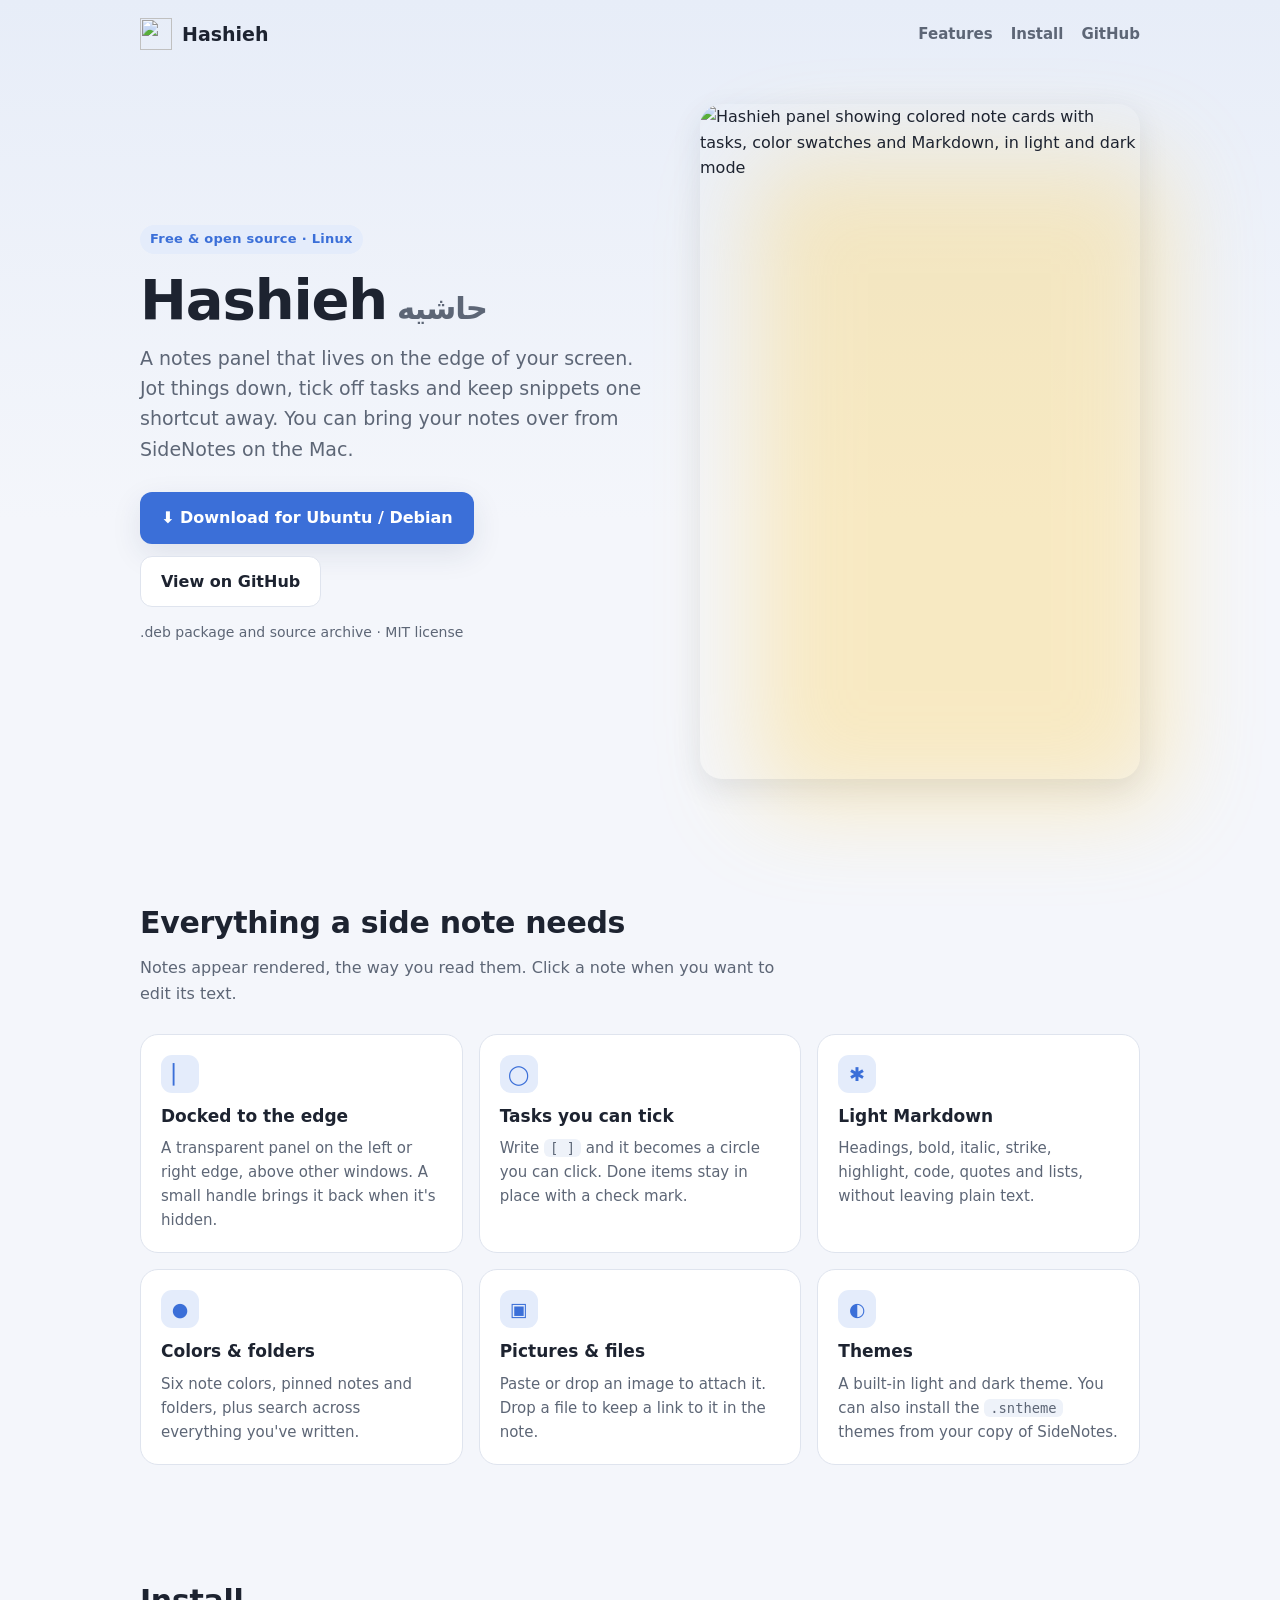
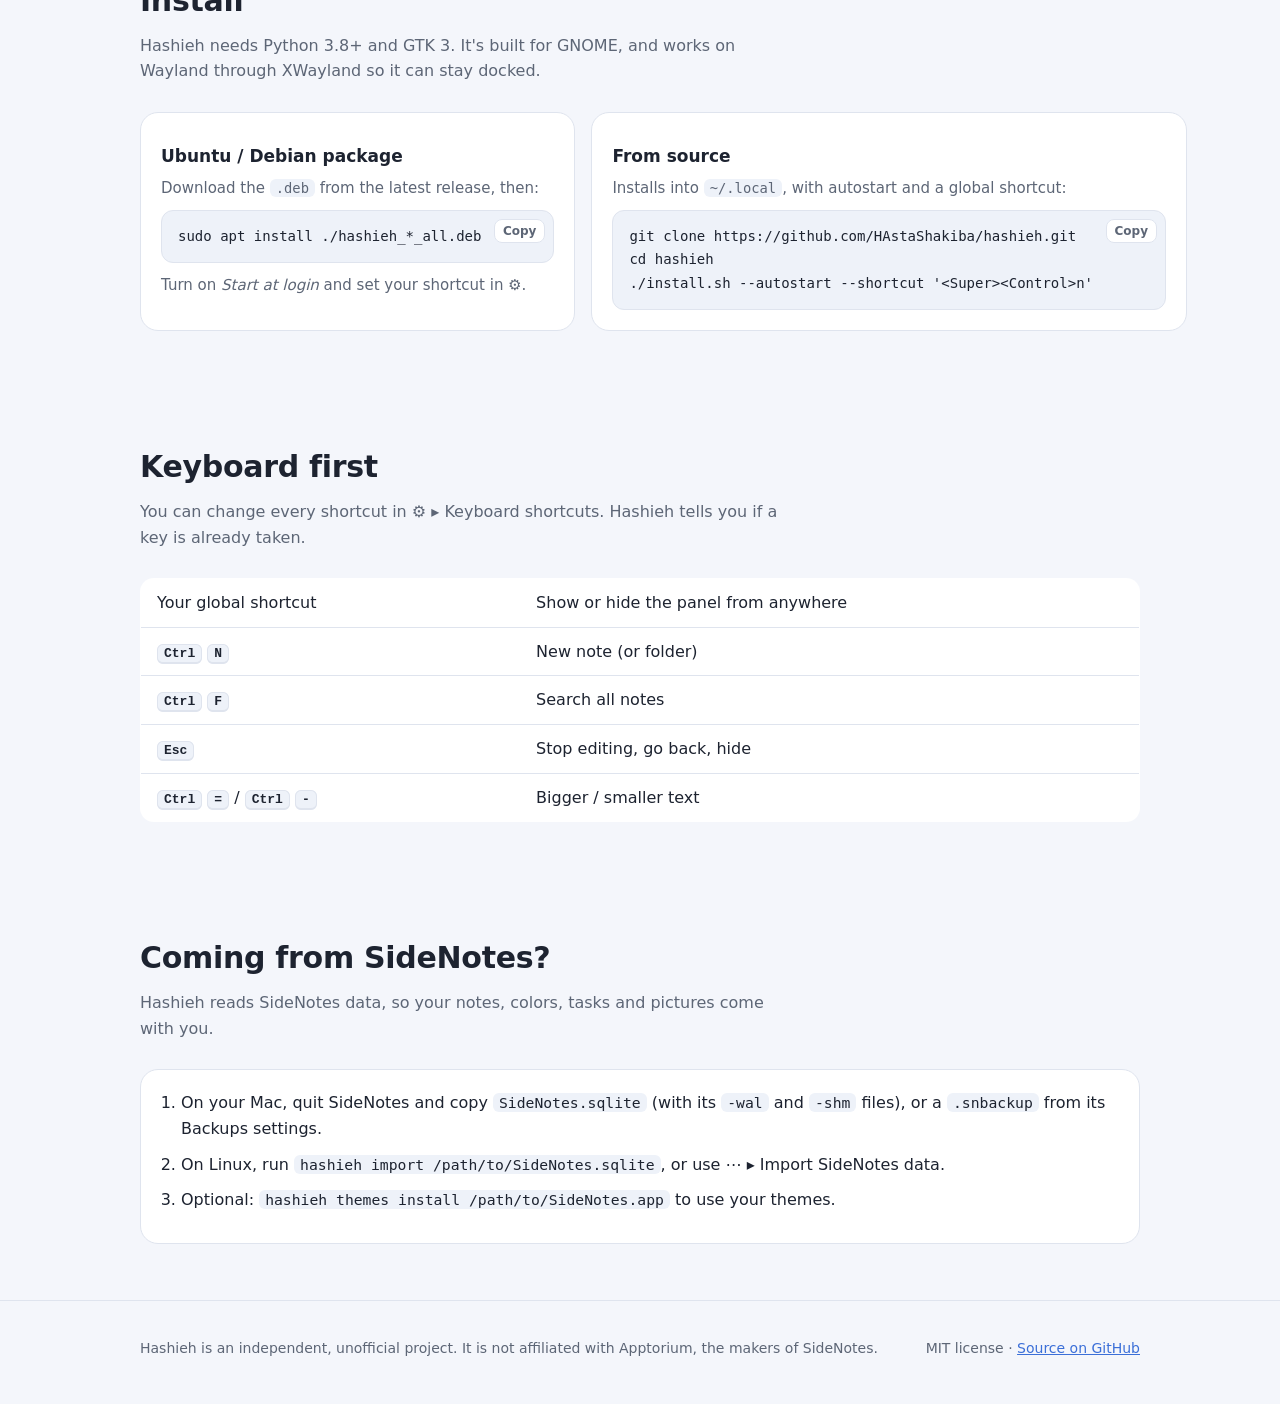
==== site/index.html @ 90326e6d "Add project website on GitHub Pages A single static page (site/) with features, install steps, short" ====
<!doctype html>
<html lang="en">
<head>
  <meta charset="utf-8">
  <meta name="viewport" content="width=device-width, initial-scale=1">
  <title>Hashieh — notes on the edge of your Linux screen</title>
  <meta name="description" content="Hashieh is a notes panel that lives on the edge of your Linux screen. Folders, colored cards, light Markdown, tasks and pictures. Imports SideNotes notes and themes.">
  <meta property="og:title" content="Hashieh — notes on the edge of your Linux screen">
  <meta property="og:description" content="A docked notes panel for Linux that can import your SideNotes notes and themes.">
  <meta property="og:image" content="https://hastashakiba.github.io/hashieh/screenshot.png">
  <link rel="icon" href="icon.svg" type="image/svg+xml">
  <style>
    :root {
      --bg: #f4f6fb;
      --bg-grad: #e7edf8;
      --surface: #ffffff;
      --text: #1d2330;
      --muted: #5d6676;
      --accent: #3b6fd8;
      --accent-ink: #ffffff;
      --accent-soft: #e4ecfb;
      --gold: #ffd25a;
      --border: #dfe4ee;
      --code-bg: #eef2f9;
      --shadow: 0 10px 30px rgba(28, 46, 89, 0.10);
    }
    @media (prefers-color-scheme: dark) {
      :root:not([data-theme="light"]) {
        --bg: #12151b;
        --bg-grad: #182030;
        --surface: #1c212b;
        --text: #e6eaf2;
        --muted: #9aa4b5;
        --accent: #7aa2f7;
        --accent-ink: #0f1422;
        --accent-soft: #233150;
        --border: #2b3240;
        --code-bg: #161b24;
        --shadow: 0 10px 30px rgba(0, 0, 0, 0.35);
      }
    }
    :root[data-theme="dark"] {
      --bg: #12151b;
      --bg-grad: #182030;
      --surface: #1c212b;
      --text: #e6eaf2;
      --muted: #9aa4b5;
      --accent: #7aa2f7;
      --accent-ink: #0f1422;
      --accent-soft: #233150;
      --border: #2b3240;
      --code-bg: #161b24;
      --shadow: 0 10px 30px rgba(0, 0, 0, 0.35);
    }

    * { box-sizing: border-box; }
    html { scroll-behavior: smooth; }
    body {
      margin: 0;
      font: 16px/1.6 system-ui, -apple-system, "Segoe UI", Ubuntu, Cantarell, "Noto Sans", sans-serif;
      color: var(--text);
      background: linear-gradient(180deg, var(--bg-grad), var(--bg) 520px) var(--bg);
    }
    a { color: var(--accent); }
    .wrap { max-width: 1040px; margin: 0 auto; padding: 0 20px; }

    nav { display: flex; align-items: center; justify-content: space-between; padding: 18px 0; }
    .brand { display: flex; align-items: center; gap: 10px; font-weight: 800; font-size: 19px;
             color: var(--text); text-decoration: none; }
    .brand img { width: 32px; height: 32px; }
    .nav-links { display: flex; gap: 18px; align-items: center; }
    .nav-links a { color: var(--muted); text-decoration: none; font-weight: 600; font-size: 15px; }
    .nav-links a:hover { color: var(--text); }

    .hero { display: grid; grid-template-columns: 1.1fr 0.9fr; gap: 48px; align-items: center;
            padding: 36px 0 64px; }
    .eyebrow { display: inline-block; font-size: 13px; font-weight: 700; letter-spacing: .02em;
               color: var(--accent); background: var(--accent-soft); padding: 4px 10px;
               border-radius: 999px; }
    h1 { font-size: clamp(36px, 6vw, 56px); line-height: 1.08; margin: 16px 0 12px; letter-spacing: -0.02em; }
    h1 .fa { font-weight: 700; color: var(--muted); font-size: .55em; margin-inline-start: 10px; }
    .lead { font-size: 19px; color: var(--muted); margin: 0 0 28px; max-width: 34em; }
    .actions { display: flex; flex-wrap: wrap; gap: 12px; }
    .btn { display: inline-flex; align-items: center; gap: 8px; padding: 12px 20px; border-radius: 12px;
           font-weight: 700; text-decoration: none; border: 1px solid transparent; }
    .btn-primary { background: var(--accent); color: var(--accent-ink); box-shadow: var(--shadow); }
    .btn-primary:hover { filter: brightness(1.05); }
    .btn-ghost { background: var(--surface); color: var(--text); border-color: var(--border); }
    .btn-ghost:hover { border-color: var(--accent); }
    .meta { margin-top: 14px; font-size: 14px; color: var(--muted); }

    .shot { justify-self: center; position: relative; }
    .shot img { width: 100%; max-width: 440px; border-radius: 22px; box-shadow: var(--shadow);
                display: block; }
    .shot::before { content: ""; position: absolute; inset: 8% -6% -4% 12%; background: var(--gold);
                    opacity: .35; filter: blur(48px); border-radius: 40px; z-index: -1; }

    section { padding: 56px 0; }
    h2 { font-size: 30px; margin: 0 0 8px; letter-spacing: -0.01em; }
    .section-lead { color: var(--muted); margin: 0 0 28px; max-width: 40em; }

    .grid { display: grid; grid-template-columns: repeat(3, 1fr); gap: 16px; }
    .card { background: var(--surface); border: 1px solid var(--border); border-radius: 18px;
            padding: 20px; }
    .card h3 { margin: 10px 0 6px; font-size: 17px; }
    .card p { margin: 0; color: var(--muted); font-size: 15px; }
    .icon { width: 38px; height: 38px; border-radius: 11px; display: grid; place-items: center;
            background: var(--accent-soft); color: var(--accent); font-size: 19px; }

    .steps { display: grid; grid-template-columns: repeat(2, 1fr); gap: 16px; }
    pre { margin: 10px 0 0; background: var(--code-bg); border: 1px solid var(--border); border-radius: 12px;
          padding: 14px 72px 14px 16px; overflow-x: auto; font-size: 14px; position: relative; }
    code { font-family: ui-monospace, "Ubuntu Mono", "DejaVu Sans Mono", monospace; }
    p code, td code, li code { background: var(--code-bg); padding: 1px 6px; border-radius: 6px; font-size: .92em; }
    .copy { position: absolute; top: 8px; right: 8px; border: 1px solid var(--border); background: var(--surface);
            color: var(--muted); border-radius: 8px; font: 600 12px system-ui, sans-serif; padding: 4px 8px;
            cursor: pointer; }
    .copy:hover { color: var(--text); }

    table { width: 100%; border-collapse: collapse; background: var(--surface); border: 1px solid var(--border);
            border-radius: 14px; overflow: hidden; }
    td { padding: 11px 16px; border-top: 1px solid var(--border); }
    tr:first-child td { border-top: none; }
    td:first-child { width: 38%; white-space: nowrap; }
    kbd { font: 600 13px ui-monospace, monospace; background: var(--code-bg); border: 1px solid var(--border);
          border-bottom-width: 2px; border-radius: 6px; padding: 1px 6px; }

    ol.flow { padding-left: 20px; margin: 0; }
    ol.flow li { margin: 0 0 10px; }

    footer { padding: 36px 0 48px; color: var(--muted); font-size: 14px; border-top: 1px solid var(--border); }
    footer .wrap { display: flex; flex-wrap: wrap; justify-content: space-between; gap: 12px; }

    @media (max-width: 860px) {
      .hero { grid-template-columns: 1fr; gap: 32px; padding-top: 16px; }
      .grid { grid-template-columns: 1fr 1fr; }
      .steps { grid-template-columns: 1fr; }
    }
    @media (max-width: 560px) {
      .grid { grid-template-columns: 1fr; }
      .nav-links a.hide-sm { display: none; }
      td:first-child { white-space: normal; }
    }
  </style>
</head>
<body>
  <div class="wrap">
    <nav>
      <a class="brand" href="./"><img src="icon.svg" alt="">Hashieh</a>
      <div class="nav-links">
        <a class="hide-sm" href="#features">Features</a>
        <a class="hide-sm" href="#install">Install</a>
        <a href="https://github.com/HAstaShakiba/hashieh">GitHub</a>
      </div>
    </nav>

    <header class="hero">
      <div>
        <span class="eyebrow">Free &amp; open source · Linux</span>
        <h1>Hashieh<span class="fa" lang="fa">حاشیه</span></h1>
        <p class="lead">A notes panel that lives on the edge of your screen. Jot things down, tick off
          tasks and keep snippets one shortcut away. You can bring your notes over from SideNotes on the Mac.</p>
        <div class="actions">
          <a class="btn btn-primary" id="download" href="https://github.com/HAstaShakiba/hashieh/releases/latest">
            ⬇ Download for Ubuntu / Debian</a>
          <a class="btn btn-ghost" href="https://github.com/HAstaShakiba/hashieh">View on GitHub</a>
        </div>
        <p class="meta" id="release-meta">.deb package and source archive · MIT license</p>
      </div>
      <div class="shot">
        <img src="screenshot.png" width="570" height="675"
             alt="Hashieh panel showing colored note cards with tasks, color swatches and Markdown, in light and dark mode">
      </div>
    </header>
  </div>

  <section id="features">
    <div class="wrap">
      <h2>Everything a side note needs</h2>
      <p class="section-lead">Notes appear rendered, the way you read them. Click a note when you want to
        edit its text.</p>
      <div class="grid">
        <div class="card"><div class="icon">▏</div><h3>Docked to the edge</h3>
          <p>A transparent panel on the left or right edge, above other windows. A small handle brings it
            back when it's hidden.</p></div>
        <div class="card"><div class="icon">◯</div><h3>Tasks you can tick</h3>
          <p>Write <code>[ ]</code> and it becomes a circle you can click. Done items stay in place
            with a check mark.</p></div>
        <div class="card"><div class="icon">✱</div><h3>Light Markdown</h3>
          <p>Headings, bold, italic, strike, highlight, code, quotes and lists, without leaving
            plain text.</p></div>
        <div class="card"><div class="icon">●</div><h3>Colors &amp; folders</h3>
          <p>Six note colors, pinned notes and folders, plus search across everything you've written.</p></div>
        <div class="card"><div class="icon">▣</div><h3>Pictures &amp; files</h3>
          <p>Paste or drop an image to attach it. Drop a file to keep a link to it in the note.</p></div>
        <div class="card"><div class="icon">◐</div><h3>Themes</h3>
          <p>A built-in light and dark theme. You can also install the <code>.sntheme</code> themes from
            your copy of SideNotes.</p></div>
      </div>
    </div>
  </section>

  <section id="install">
    <div class="wrap">
      <h2>Install</h2>
      <p class="section-lead">Hashieh needs Python 3.8+ and GTK 3. It's built for GNOME, and works on Wayland
        through XWayland so it can stay docked.</p>
      <div class="steps">
        <div class="card">
          <h3>Ubuntu / Debian package</h3>
          <p>Download the <code>.deb</code> from the latest release, then:</p>
          <pre><code>sudo apt install ./hashieh_*_all.deb</code></pre>
          <p style="margin-top:10px">Turn on <em>Start at login</em> and set your shortcut in ⚙.</p>
        </div>
        <div class="card">
          <h3>From source</h3>
          <p>Installs into <code>~/.local</code>, with autostart and a global shortcut:</p>
          <pre><code>git clone https://github.com/HAstaShakiba/hashieh.git
cd hashieh
./install.sh --autostart --shortcut '&lt;Super&gt;&lt;Control&gt;n'</code></pre>
        </div>
      </div>
    </div>
  </section>

  <section id="shortcuts">
    <div class="wrap">
      <h2>Keyboard first</h2>
      <p class="section-lead">You can change every shortcut in ⚙ ▸ Keyboard shortcuts. Hashieh tells you if a
        key is already taken.</p>
      <table>
        <tr><td>Your global shortcut</td><td>Show or hide the panel from anywhere</td></tr>
        <tr><td><kbd>Ctrl</kbd> <kbd>N</kbd></td><td>New note (or folder)</td></tr>
        <tr><td><kbd>Ctrl</kbd> <kbd>F</kbd></td><td>Search all notes</td></tr>
        <tr><td><kbd>Esc</kbd></td><td>Stop editing, go back, hide</td></tr>
        <tr><td><kbd>Ctrl</kbd> <kbd>=</kbd> / <kbd>Ctrl</kbd> <kbd>-</kbd></td><td>Bigger / smaller text</td></tr>
      </table>
    </div>
  </section>

  <section id="sidenotes">
    <div class="wrap">
      <h2>Coming from SideNotes?</h2>
      <p class="section-lead">Hashieh reads SideNotes data, so your notes, colors, tasks and pictures come with
        you.</p>
      <div class="card">
        <ol class="flow">
          <li>On your Mac, quit SideNotes and copy <code>SideNotes.sqlite</code> (with its <code>-wal</code> and
            <code>-shm</code> files), or a <code>.snbackup</code> from its Backups settings.</li>
          <li>On Linux, run <code>hashieh import /path/to/SideNotes.sqlite</code>, or use
            ⋯ ▸ Import SideNotes data.</li>
          <li>Optional: <code>hashieh themes install /path/to/SideNotes.app</code> to use your themes.</li>
        </ol>
      </div>
    </div>
  </section>

  <footer>
    <div class="wrap">
      <span>Hashieh is an independent, unofficial project. It is not affiliated with Apptorium, the makers of SideNotes.</span>
      <span>MIT license · <a href="https://github.com/HAstaShakiba/hashieh">Source on GitHub</a></span>
    </div>
  </footer>

  <script>
    // Point the download button straight at the newest .deb when the GitHub API is reachable.
    (async () => {
      try {
        const res = await fetch("https://api.github.com/repos/HAstaShakiba/hashieh/releases/latest");
        if (!res.ok) return;
        const release = await res.json();
        const deb = (release.assets || []).find(a => a.name.endsWith(".deb"));
        if (deb) {
          document.getElementById("download").href = deb.browser_download_url;
          document.getElementById("release-meta").textContent =
            `Version ${release.tag_name.replace(/^v/, "")} · ${Math.round(deb.size / 1024)} KB · MIT license`;
        }
      } catch (e) { /* keep the link to the releases page */ }
    })();

    // Copy buttons on code blocks.
    for (const pre of document.querySelectorAll("pre")) {
      const button = document.createElement("button");
      button.className = "copy";
      button.textContent = "Copy";
      button.addEventListener("click", async () => {
        try {
          await navigator.clipboard.writeText(pre.querySelector("code").innerText.trim());
          button.textContent = "Copied";
          setTimeout(() => (button.textContent = "Copy"), 1500);
        } catch (e) { button.textContent = "Select & copy"; }
      });
      pre.appendChild(button);
    }
  </script>
</body>
</html>
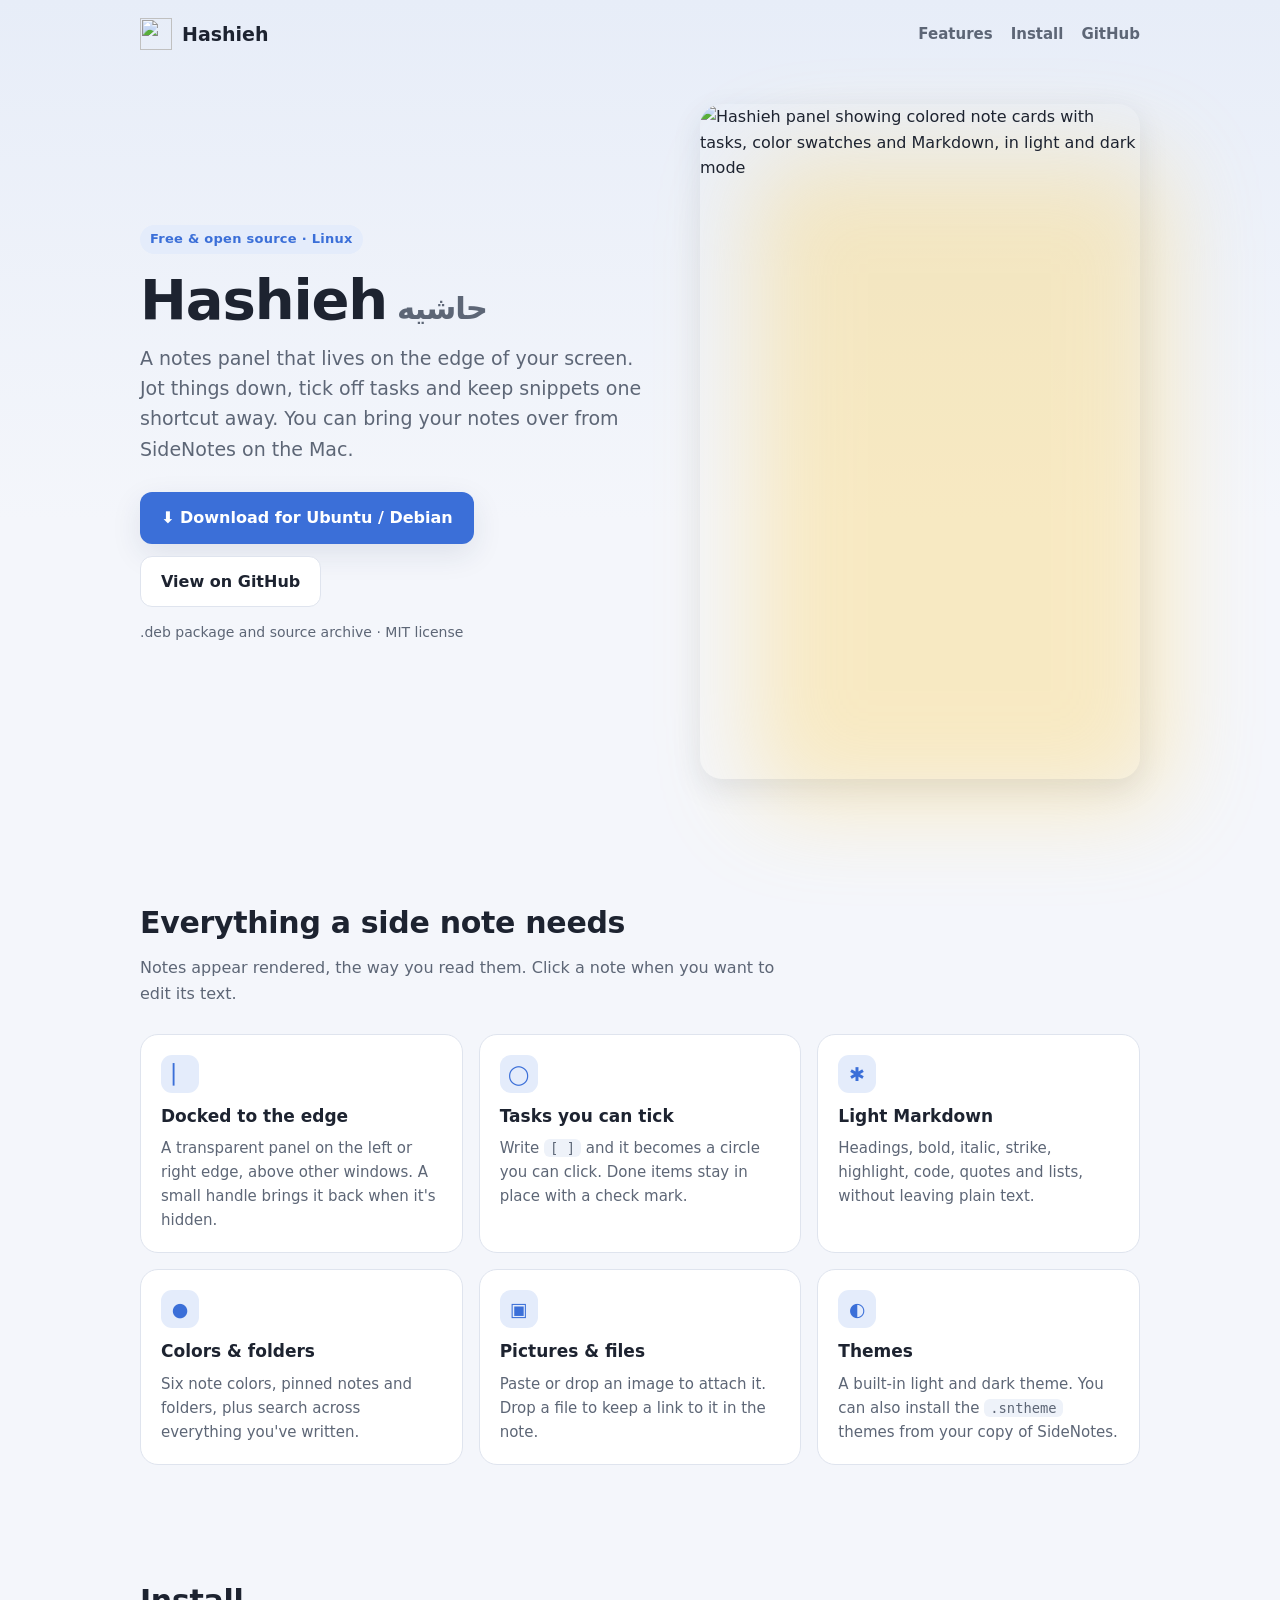
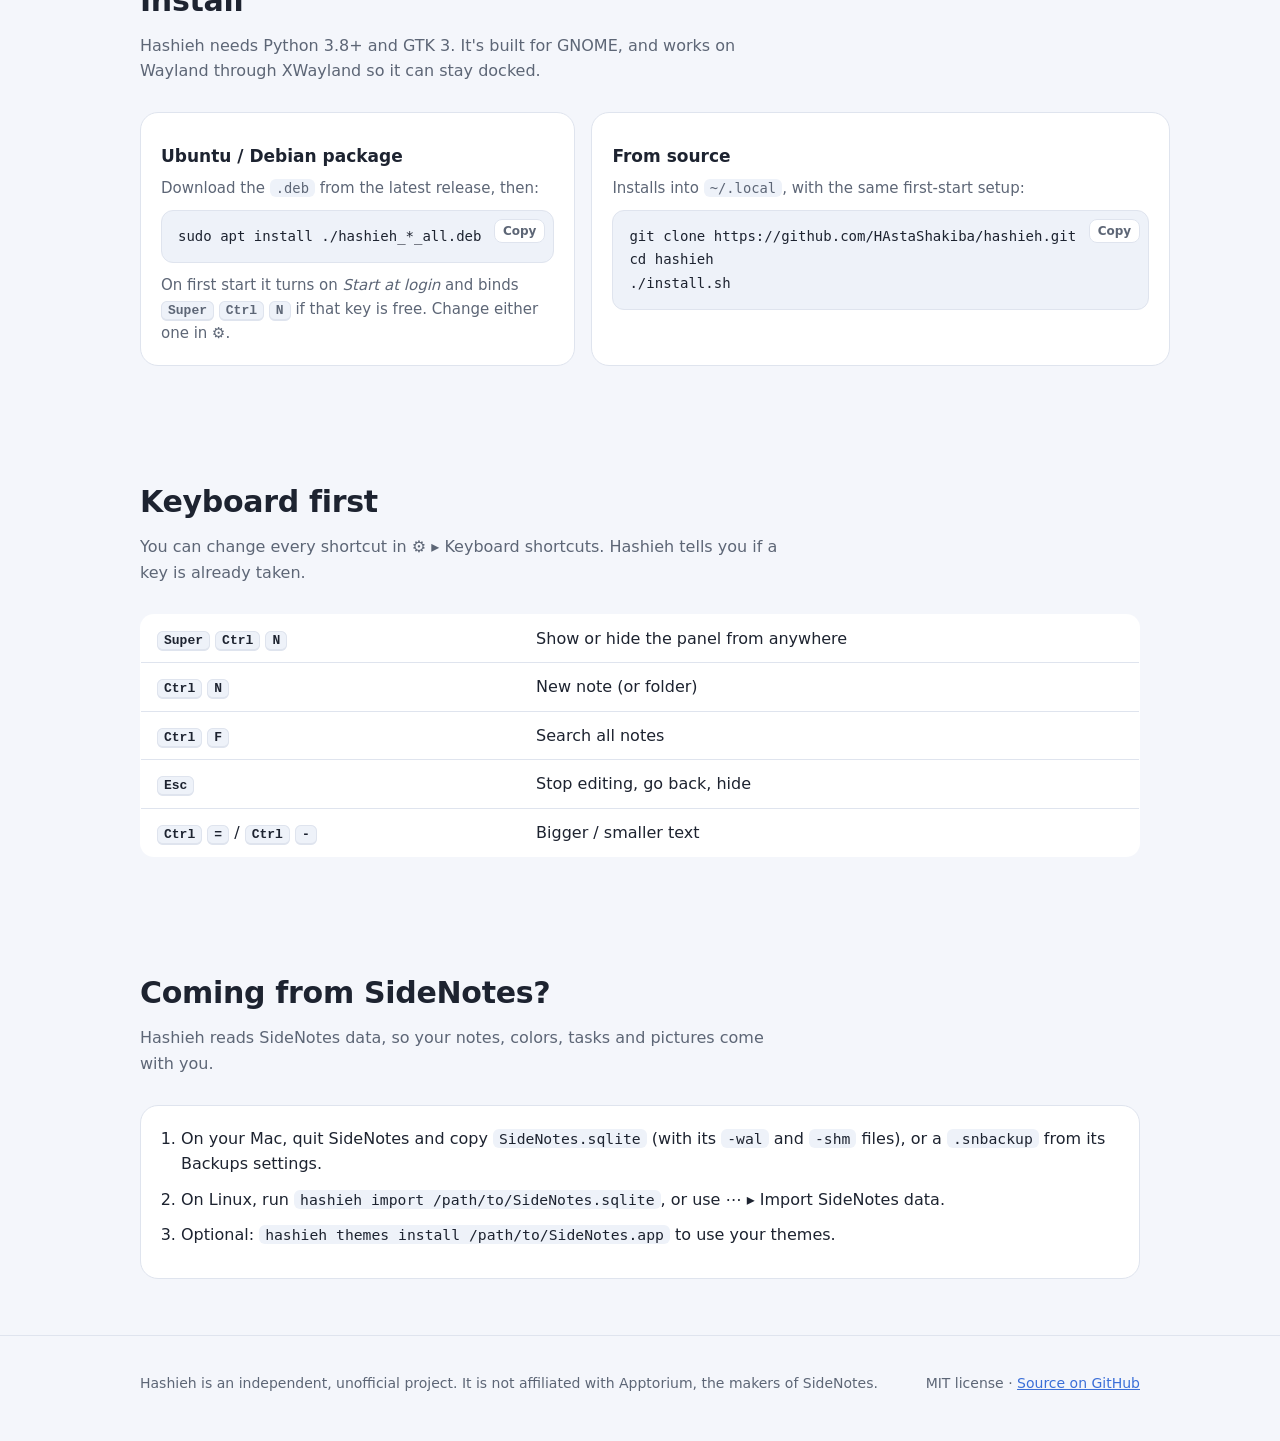
==== commit 3a72eb4b: "Set up autostart and the Super+Ctrl+N shortcut on first run The first time the app starts it enables" ====
--- a/site/index.html
+++ b/site/index.html
@@ -210,14 +210,15 @@
           <h3>Ubuntu / Debian package</h3>
           <p>Download the <code>.deb</code> from the latest release, then:</p>
           <pre><code>sudo apt install ./hashieh_*_all.deb</code></pre>
-          <p style="margin-top:10px">Turn on <em>Start at login</em> and set your shortcut in ⚙.</p>
+          <p style="margin-top:10px">On first start it turns on <em>Start at login</em> and binds
+            <kbd>Super</kbd> <kbd>Ctrl</kbd> <kbd>N</kbd> if that key is free. Change either one in ⚙.</p>
         </div>
         <div class="card">
           <h3>From source</h3>
-          <p>Installs into <code>~/.local</code>, with autostart and a global shortcut:</p>
+          <p>Installs into <code>~/.local</code>, with the same first-start setup:</p>
           <pre><code>git clone https://github.com/HAstaShakiba/hashieh.git
 cd hashieh
-./install.sh --autostart --shortcut '&lt;Super&gt;&lt;Control&gt;n'</code></pre>
+./install.sh</code></pre>
         </div>
       </div>
     </div>
@@ -229,7 +230,7 @@
       <p class="section-lead">You can change every shortcut in ⚙ ▸ Keyboard shortcuts. Hashieh tells you if a
         key is already taken.</p>
       <table>
-        <tr><td>Your global shortcut</td><td>Show or hide the panel from anywhere</td></tr>
+        <tr><td><kbd>Super</kbd> <kbd>Ctrl</kbd> <kbd>N</kbd></td><td>Show or hide the panel from anywhere</td></tr>
         <tr><td><kbd>Ctrl</kbd> <kbd>N</kbd></td><td>New note (or folder)</td></tr>
         <tr><td><kbd>Ctrl</kbd> <kbd>F</kbd></td><td>Search all notes</td></tr>
         <tr><td><kbd>Esc</kbd></td><td>Stop editing, go back, hide</td></tr>
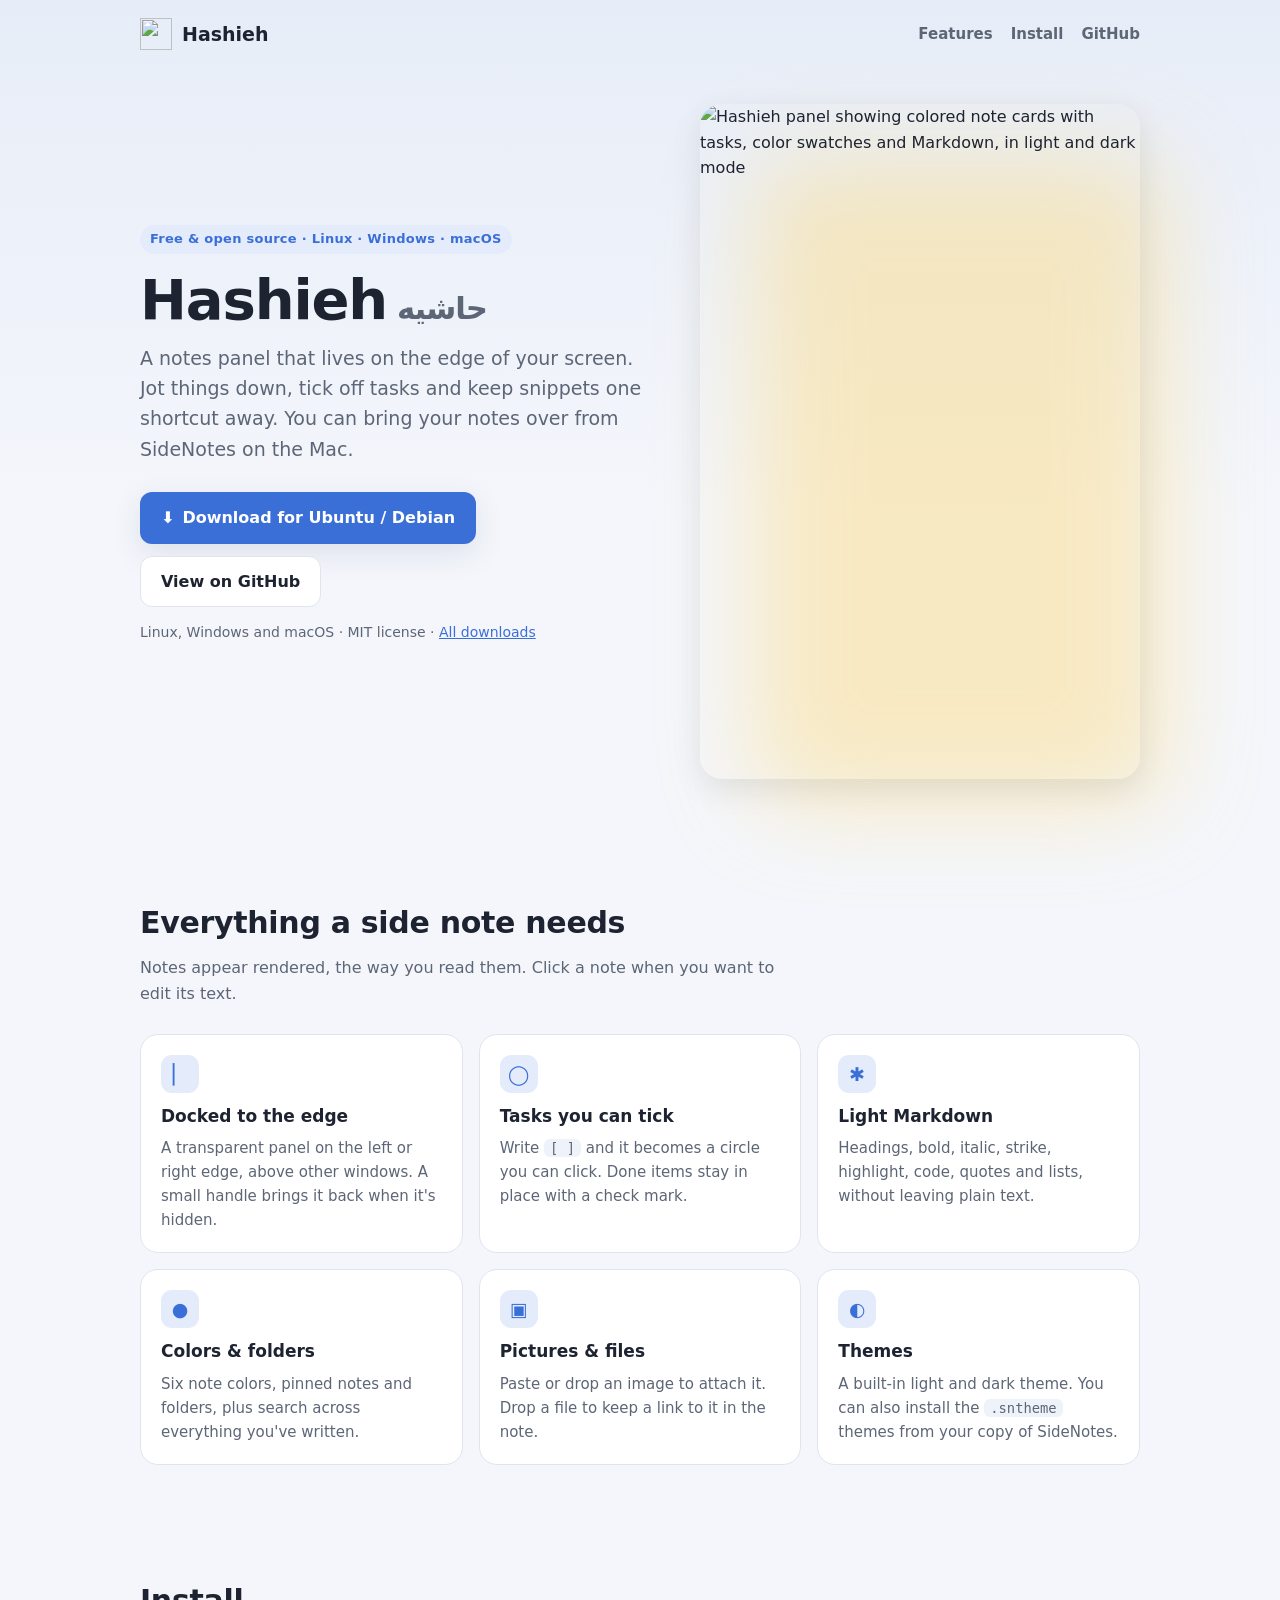
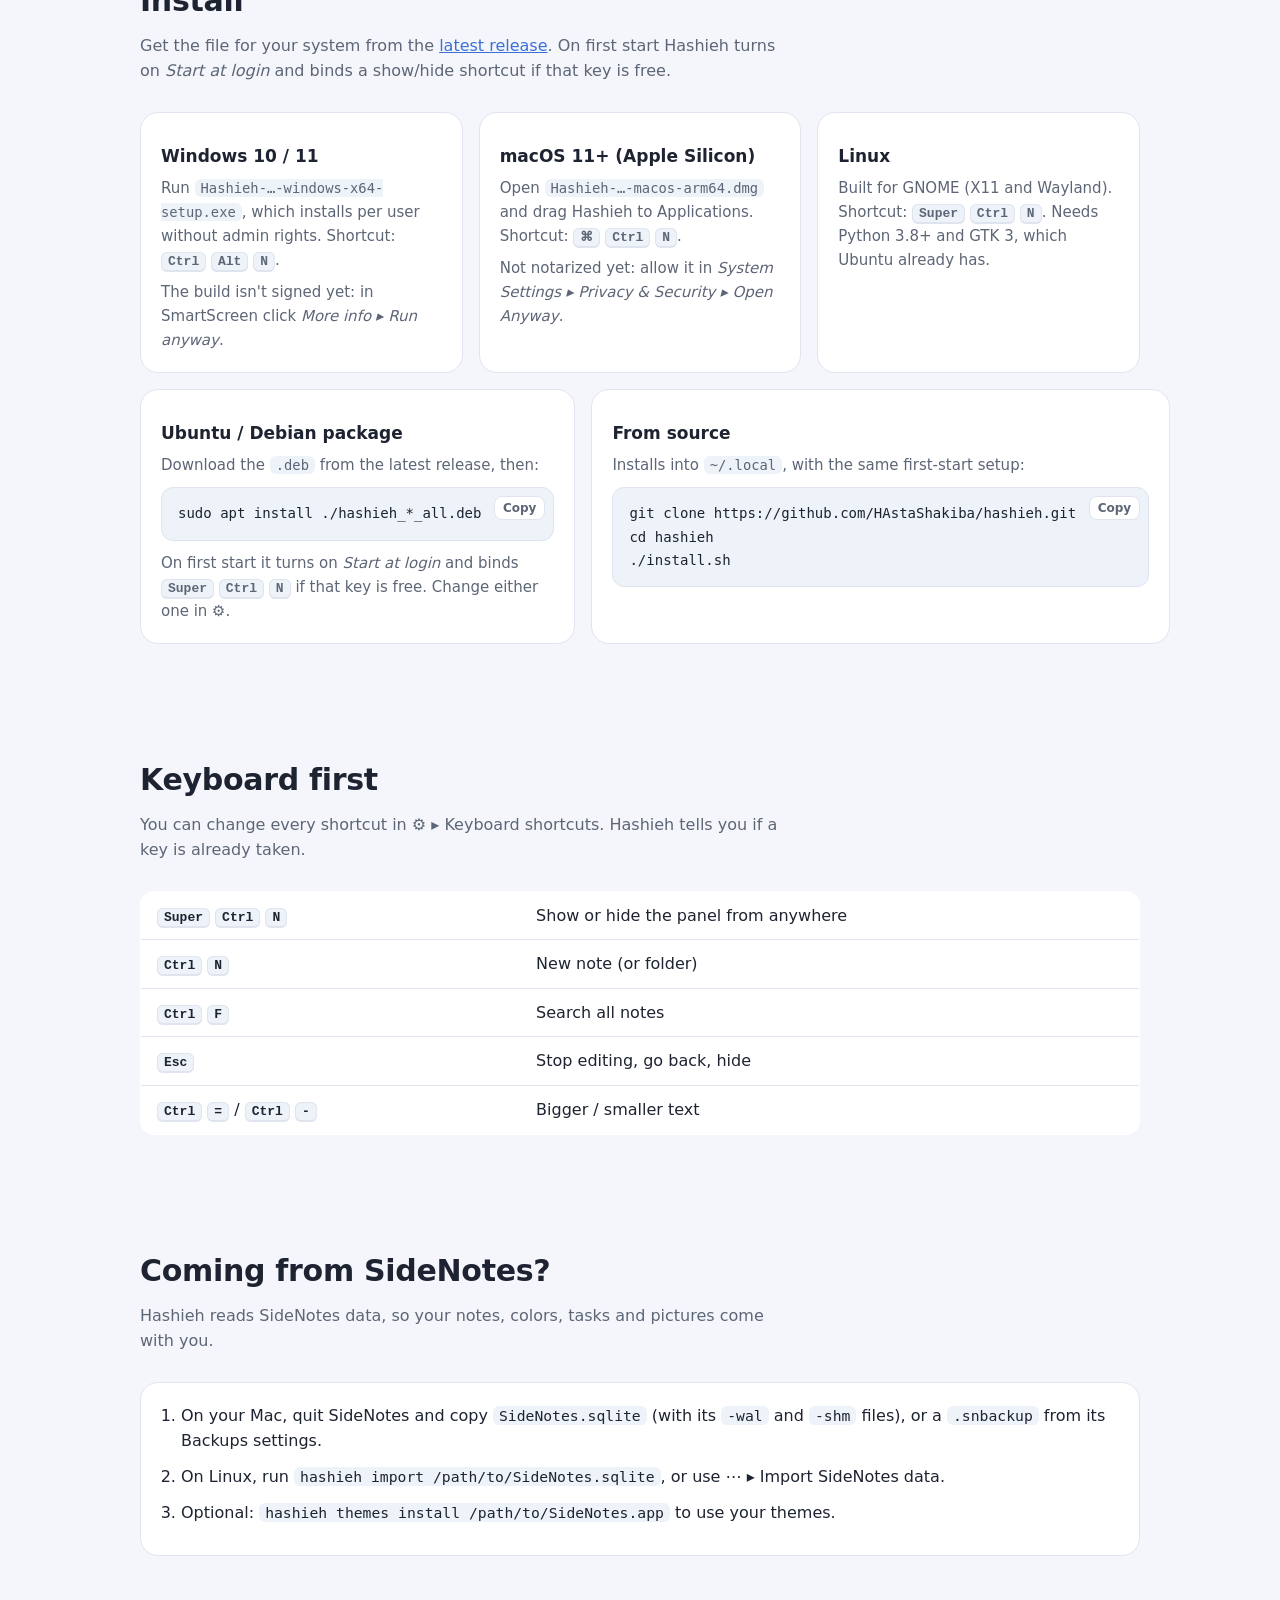
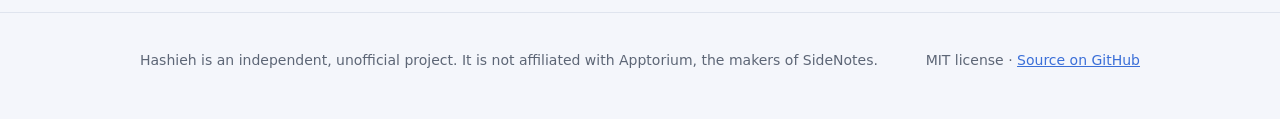
==== commit fa65ede6: "Release 0.2.0: Windows and macOS builds README and website list all three platforms; the site's down" ====
--- a/site/index.html
+++ b/site/index.html
@@ -3,10 +3,10 @@
 <head>
   <meta charset="utf-8">
   <meta name="viewport" content="width=device-width, initial-scale=1">
-  <title>Hashieh — notes on the edge of your Linux screen</title>
-  <meta name="description" content="Hashieh is a notes panel that lives on the edge of your Linux screen. Folders, colored cards, light Markdown, tasks and pictures. Imports SideNotes notes and themes.">
-  <meta property="og:title" content="Hashieh — notes on the edge of your Linux screen">
-  <meta property="og:description" content="A docked notes panel for Linux that can import your SideNotes notes and themes.">
+  <title>Hashieh — notes on the edge of your screen</title>
+  <meta name="description" content="Hashieh is a notes panel that lives on the edge of your screen, for Linux, Windows and macOS. Folders, colored cards, light Markdown, tasks and pictures. Imports SideNotes notes and themes.">
+  <meta property="og:title" content="Hashieh — notes on the edge of your screen">
+  <meta property="og:description" content="A docked notes panel for Linux, Windows and macOS that can import your SideNotes notes and themes.">
   <meta property="og:image" content="https://hastashakiba.github.io/hashieh/screenshot.png">
   <link rel="icon" href="icon.svg" type="image/svg+xml">
   <style>
@@ -156,16 +156,17 @@
 
     <header class="hero">
       <div>
-        <span class="eyebrow">Free &amp; open source · Linux</span>
+        <span class="eyebrow">Free &amp; open source · Linux · Windows · macOS</span>
         <h1>Hashieh<span class="fa" lang="fa">حاشیه</span></h1>
         <p class="lead">A notes panel that lives on the edge of your screen. Jot things down, tick off
           tasks and keep snippets one shortcut away. You can bring your notes over from SideNotes on the Mac.</p>
         <div class="actions">
           <a class="btn btn-primary" id="download" href="https://github.com/HAstaShakiba/hashieh/releases/latest">
-            ⬇ Download for Ubuntu / Debian</a>
+            ⬇ <span id="download-label">Download</span></a>
           <a class="btn btn-ghost" href="https://github.com/HAstaShakiba/hashieh">View on GitHub</a>
         </div>
-        <p class="meta" id="release-meta">.deb package and source archive · MIT license</p>
+        <p class="meta"><span id="release-meta">Linux, Windows and macOS · MIT license</span>
+          · <a href="https://github.com/HAstaShakiba/hashieh/releases/latest">All downloads</a></p>
       </div>
       <div class="shot">
         <img src="screenshot.png" width="570" height="675"
@@ -203,8 +204,28 @@
   <section id="install">
     <div class="wrap">
       <h2>Install</h2>
-      <p class="section-lead">Hashieh needs Python 3.8+ and GTK 3. It's built for GNOME, and works on Wayland
-        through XWayland so it can stay docked.</p>
+      <p class="section-lead">Get the file for your system from the
+        <a href="https://github.com/HAstaShakiba/hashieh/releases/latest">latest release</a>. On first start
+        Hashieh turns on <em>Start at login</em> and binds a show/hide shortcut if that key is free.</p>
+      <div class="grid" style="margin-bottom:16px">
+        <div class="card">
+          <h3>Windows 10 / 11</h3>
+          <p>Run <code>Hashieh-…-windows-x64-setup.exe</code>, which installs per user without admin rights.
+            Shortcut: <kbd>Ctrl</kbd> <kbd>Alt</kbd> <kbd>N</kbd>.</p>
+          <p style="margin-top:8px">The build isn't signed yet: in SmartScreen click <em>More info ▸ Run anyway</em>.</p>
+        </div>
+        <div class="card">
+          <h3>macOS 11+ (Apple Silicon)</h3>
+          <p>Open <code>Hashieh-…-macos-arm64.dmg</code> and drag Hashieh to Applications.
+            Shortcut: <kbd>⌘</kbd> <kbd>Ctrl</kbd> <kbd>N</kbd>.</p>
+          <p style="margin-top:8px">Not notarized yet: allow it in <em>System Settings ▸ Privacy &amp; Security ▸ Open Anyway</em>.</p>
+        </div>
+        <div class="card">
+          <h3>Linux</h3>
+          <p>Built for GNOME (X11 and Wayland). Shortcut: <kbd>Super</kbd> <kbd>Ctrl</kbd> <kbd>N</kbd>.
+            Needs Python 3.8+ and GTK 3, which Ubuntu already has.</p>
+        </div>
+      </div>
       <div class="steps">
         <div class="card">
           <h3>Ubuntu / Debian package</h3>
@@ -264,17 +285,27 @@
   </footer>
 
   <script>
-    // Point the download button straight at the newest .deb when the GitHub API is reachable.
+    // Point the download button at the newest file for this visitor's system.
+    const ua = navigator.userAgent;
+    const os = /Windows/i.test(ua) ? "windows" : /Mac OS X|Macintosh/i.test(ua) ? "mac"
+             : /Linux|X11/i.test(ua) && !/Android/i.test(ua) ? "linux" : null;
+    const pick = {
+      windows: { test: n => n.endsWith("-setup.exe"), label: "Download for Windows" },
+      mac: { test: n => n.endsWith(".dmg"), label: "Download for macOS" },
+      linux: { test: n => n.endsWith(".deb"), label: "Download for Ubuntu / Debian" },
+    }[os];
+    if (pick) document.getElementById("download-label").textContent = pick.label;
     (async () => {
       try {
         const res = await fetch("https://api.github.com/repos/HAstaShakiba/hashieh/releases/latest");
-        if (!res.ok) return;
+        if (!res.ok || !pick) return;
         const release = await res.json();
-        const deb = (release.assets || []).find(a => a.name.endsWith(".deb"));
-        if (deb) {
-          document.getElementById("download").href = deb.browser_download_url;
+        const asset = (release.assets || []).find(a => pick.test(a.name));
+        if (asset) {
+          document.getElementById("download").href = asset.browser_download_url;
+          const size = asset.size > 1048576 ? `${Math.round(asset.size / 1048576)} MB` : `${Math.round(asset.size / 1024)} KB`;
           document.getElementById("release-meta").textContent =
-            `Version ${release.tag_name.replace(/^v/, "")} · ${Math.round(deb.size / 1024)} KB · MIT license`;
+            `Version ${release.tag_name.replace(/^v/, "")} · ${size} · MIT license`;
         }
       } catch (e) { /* keep the link to the releases page */ }
     })();
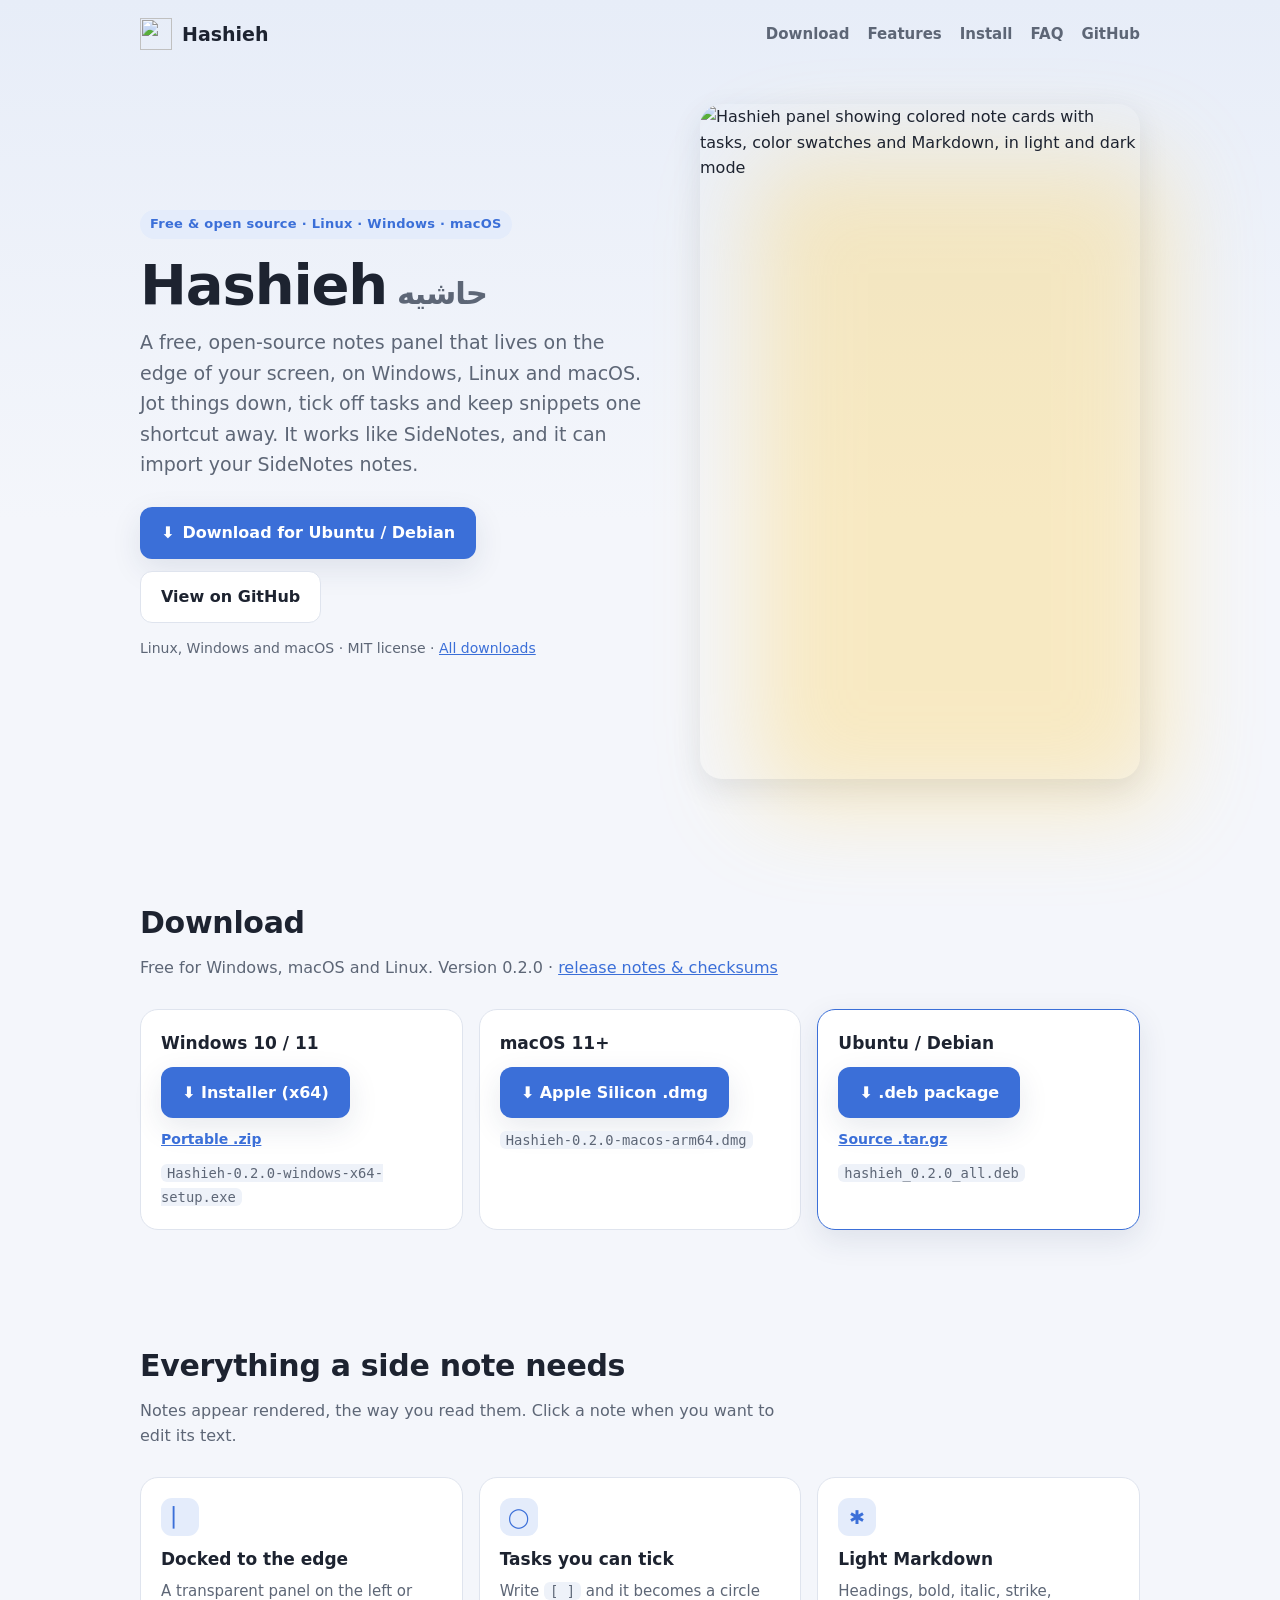
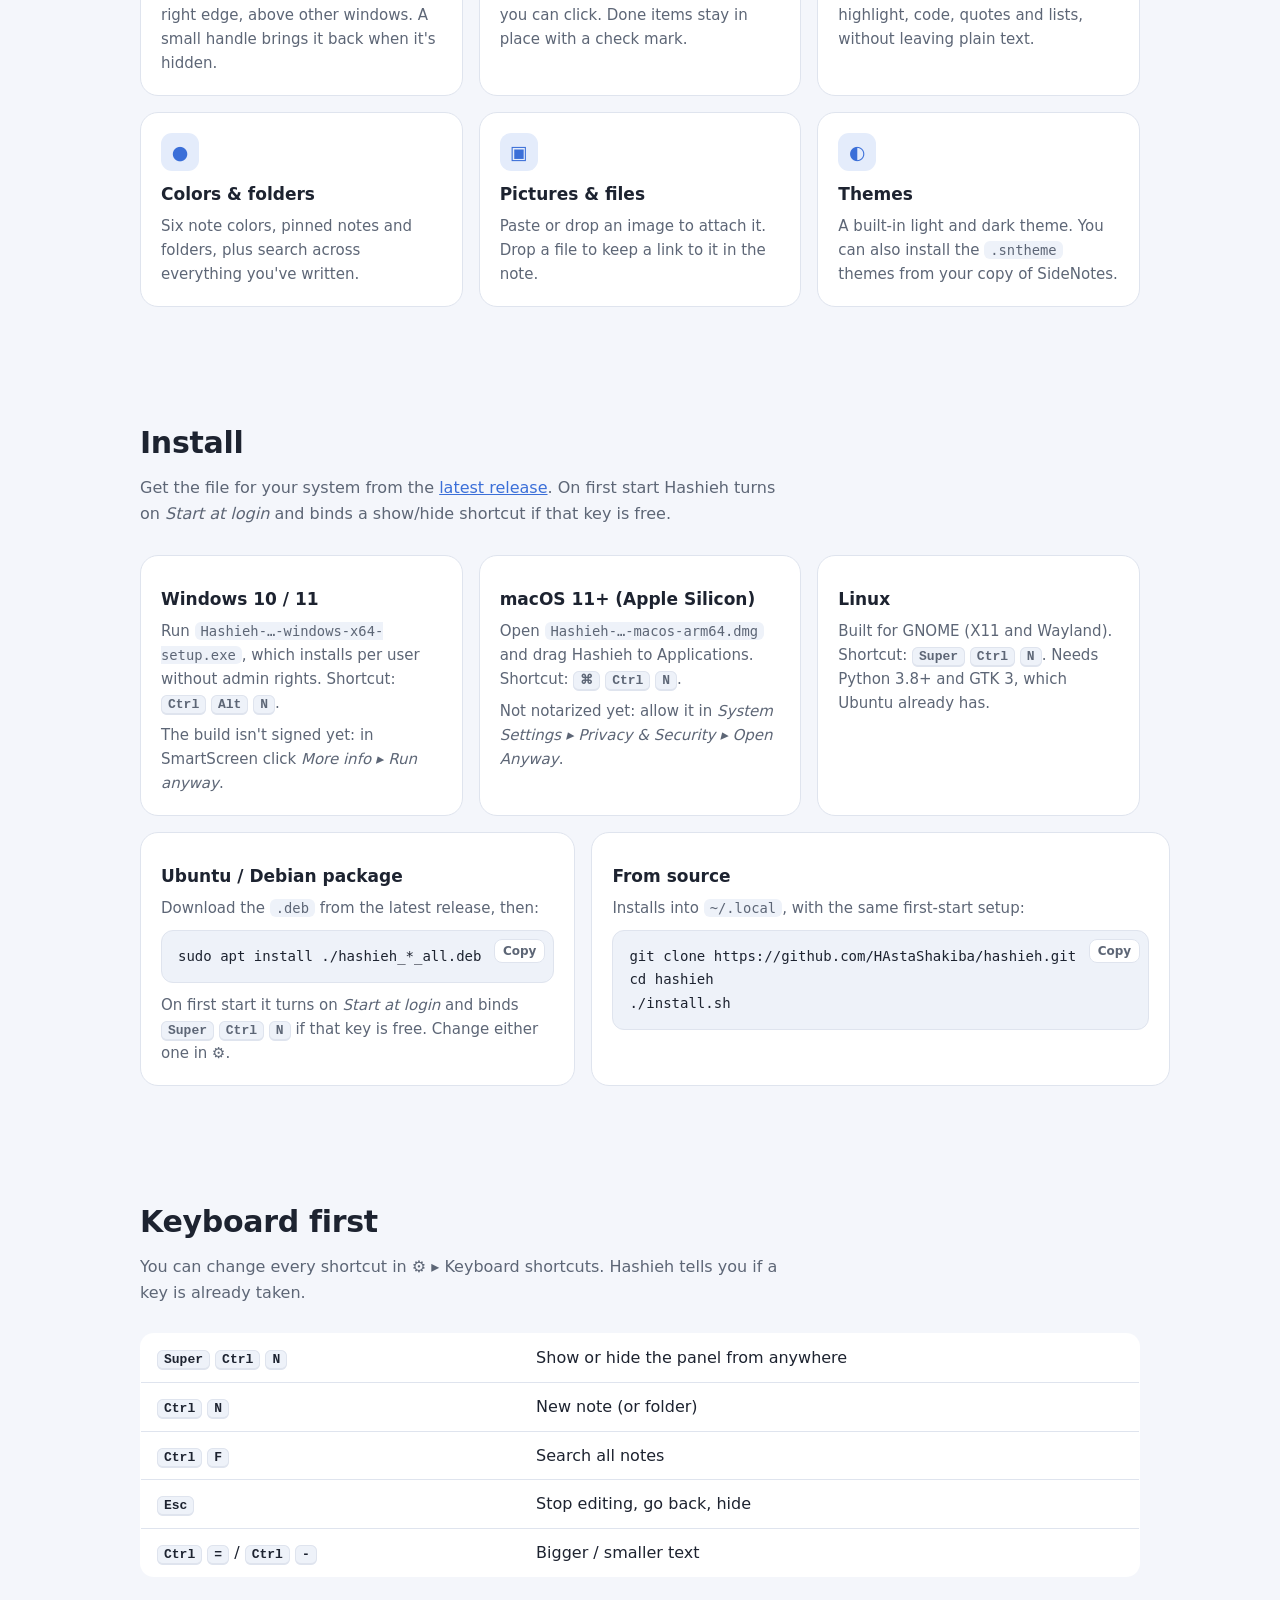
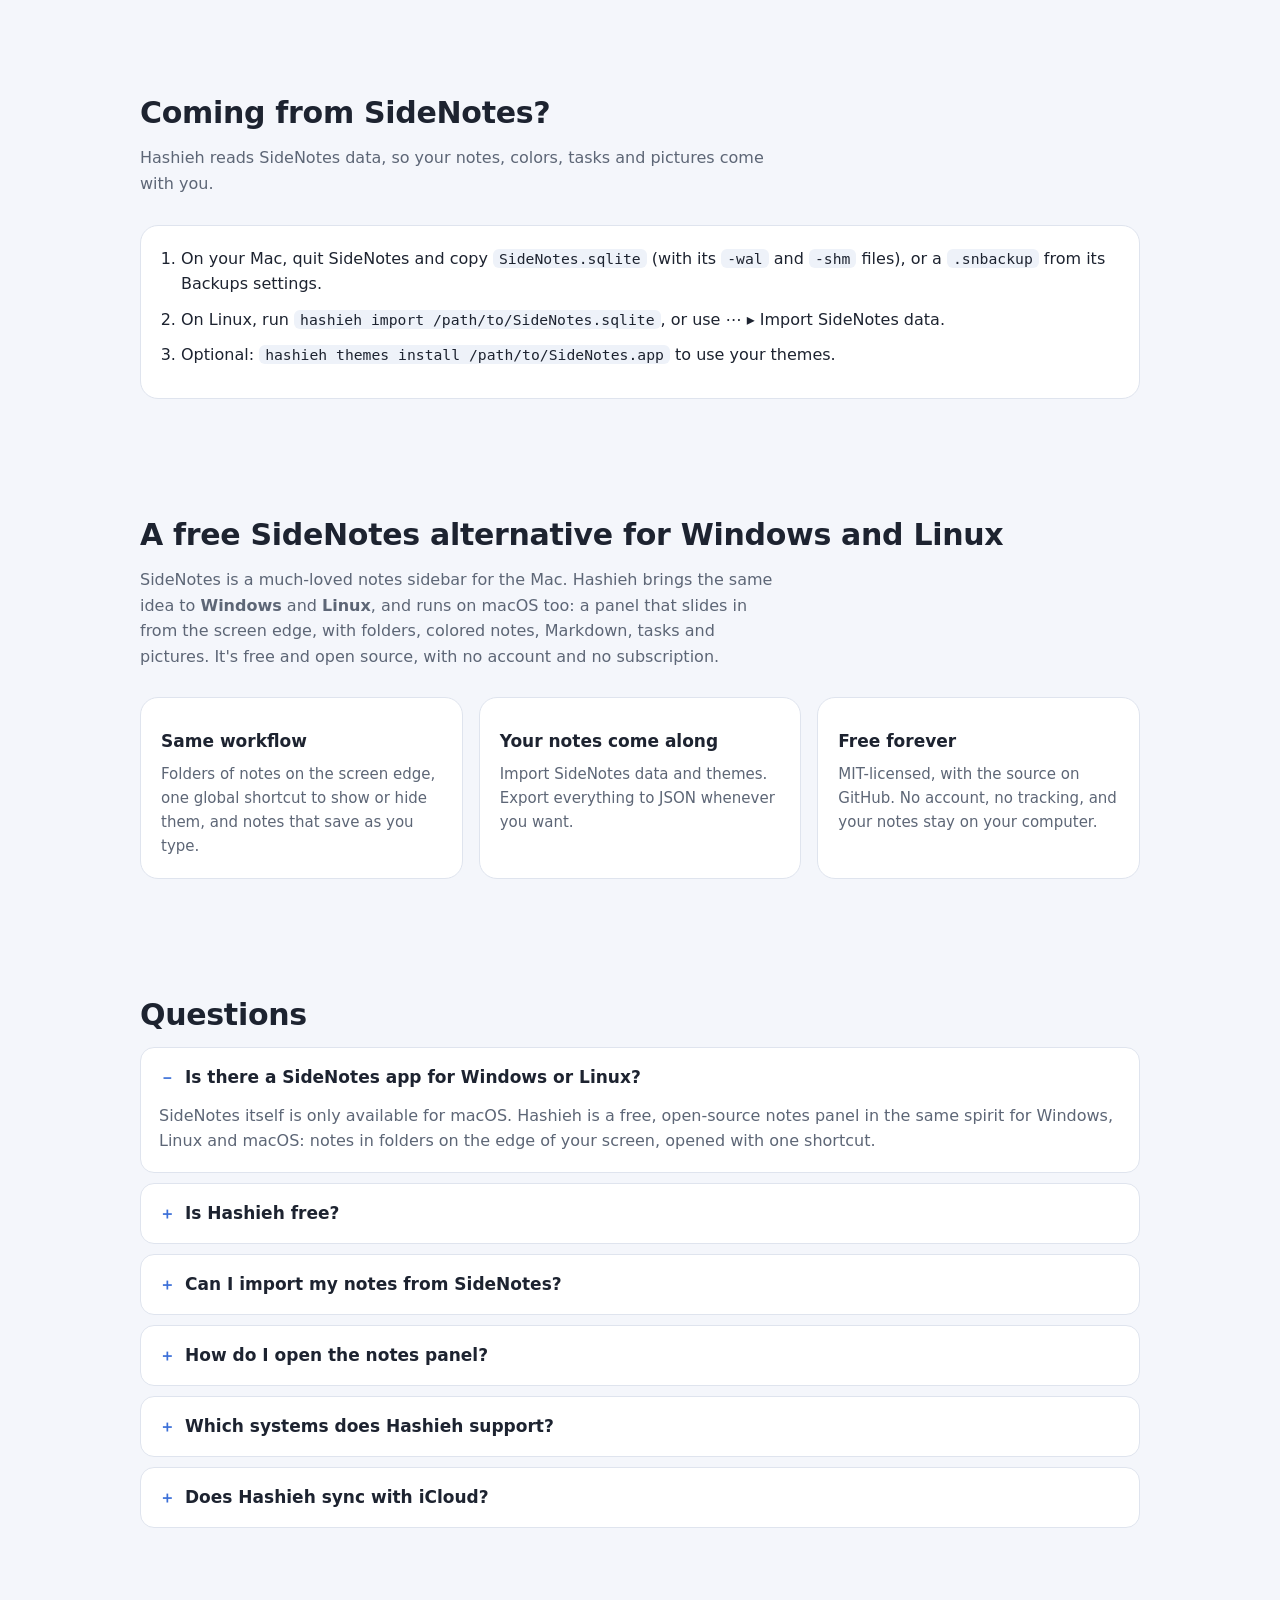
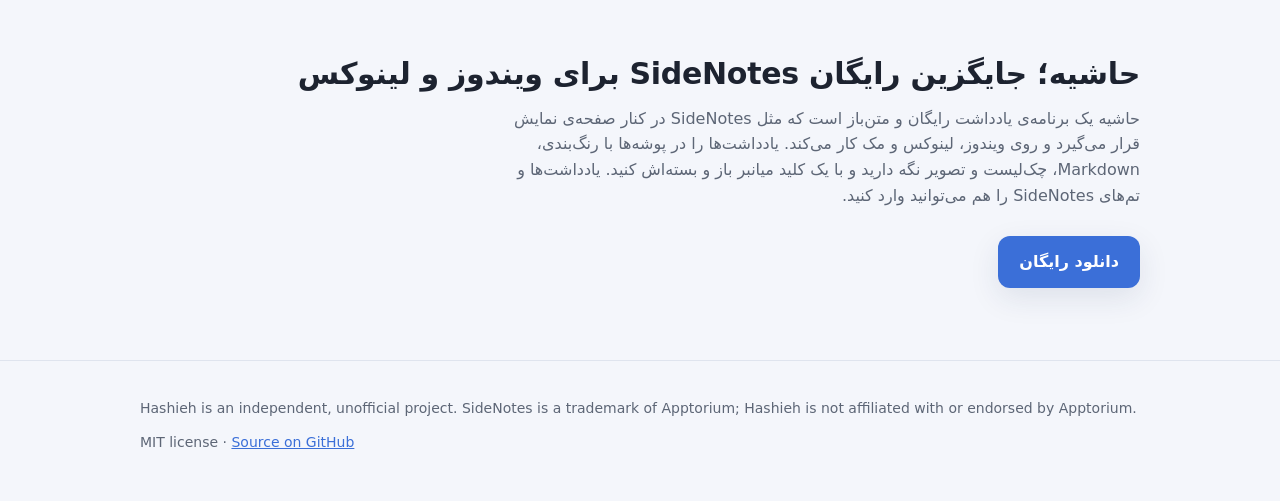
==== commit adb80735: "Website: SEO and per-platform download links - Title, description, canonical, Open Graph/Twitter car" ====
--- a/site/index.html
+++ b/site/index.html
@@ -3,11 +3,26 @@
 <head>
   <meta charset="utf-8">
   <meta name="viewport" content="width=device-width, initial-scale=1">
-  <title>Hashieh — notes on the edge of your screen</title>
-  <meta name="description" content="Hashieh is a notes panel that lives on the edge of your screen, for Linux, Windows and macOS. Folders, colored cards, light Markdown, tasks and pictures. Imports SideNotes notes and themes.">
-  <meta property="og:title" content="Hashieh — notes on the edge of your screen">
-  <meta property="og:description" content="A docked notes panel for Linux, Windows and macOS that can import your SideNotes notes and themes.">
+  <title>Hashieh — free SideNotes alternative for Windows, Linux &amp; macOS</title>
+  <meta name="description" content="Free, open-source sticky notes side panel for Windows, Linux and macOS: a SideNotes alternative with folders, Markdown, tasks and a global shortcut.">
+  <meta name="keywords" content="SideNotes alternative, SideNotes for Windows, SideNotes for Linux, free notes app, sticky notes, side panel notes, markdown notes, open source">
+  <meta name="robots" content="index, follow">
+  <link rel="canonical" href="https://hastashakiba.github.io/hashieh/">
+  <meta name="theme-color" content="#3b6fd8">
+  <meta property="og:type" content="website">
+  <meta property="og:site_name" content="Hashieh">
+  <meta property="og:url" content="https://hastashakiba.github.io/hashieh/">
+  <meta property="og:title" content="Hashieh — free SideNotes alternative for Windows, Linux &amp; macOS">
+  <meta property="og:description" content="A free, open-source notes panel on the edge of your screen. Folders, Markdown, tasks, a global shortcut, and SideNotes import.">
   <meta property="og:image" content="https://hastashakiba.github.io/hashieh/screenshot.png">
+  <meta property="og:image:alt" content="Hashieh notes panel with colored note cards in light and dark mode">
+  <meta name="twitter:card" content="summary_large_image">
+  <meta name="twitter:title" content="Hashieh — free SideNotes alternative for Windows, Linux &amp; macOS">
+  <meta name="twitter:description" content="A free, open-source notes panel on the edge of your screen.">
+  <meta name="twitter:image" content="https://hastashakiba.github.io/hashieh/screenshot.png">
+  <link rel="sitemap" type="application/xml" href="sitemap.xml">
+  <script type="application/ld+json">{"@context": "https://schema.org", "@type": "SoftwareApplication", "name": "Hashieh", "alternateName": "حاشیه", "description": "Free, open-source sticky notes side panel for Windows, Linux and macOS: a SideNotes alternative with folders, Markdown, tasks and a global shortcut.", "applicationCategory": "ProductivityApplication", "applicationSubCategory": "Note-taking", "operatingSystem": "Windows 10, Windows 11, macOS 11+, Linux (Ubuntu, Debian)", "softwareVersion": "0.2.0", "license": "https://opensource.org/licenses/MIT", "isAccessibleForFree": true, "offers": {"@type": "Offer", "price": "0", "priceCurrency": "USD"}, "downloadUrl": "https://github.com/HAstaShakiba/hashieh/releases/latest", "url": "https://hastashakiba.github.io/hashieh/", "image": "https://hastashakiba.github.io/hashieh/screenshot.png", "screenshot": "https://hastashakiba.github.io/hashieh/screenshot.png", "codeRepository": "https://github.com/HAstaShakiba/hashieh", "author": {"@type": "Person", "name": "HAstaShakiba", "url": "https://github.com/HAstaShakiba"}, "keywords": "SideNotes alternative, SideNotes for Windows, SideNotes for Linux, free notes app, sticky notes, side panel notes, markdown notes, desktop notes"}</script>
+  <script type="application/ld+json">{"@context": "https://schema.org", "@type": "FAQPage", "mainEntity": [{"@type": "Question", "name": "Is there a SideNotes app for Windows or Linux?", "acceptedAnswer": {"@type": "Answer", "text": "SideNotes itself is only available for macOS. Hashieh is a free, open-source notes panel in the same spirit for Windows, Linux and macOS: notes in folders on the edge of your screen, opened with one shortcut."}}, {"@type": "Question", "name": "Is Hashieh free?", "acceptedAnswer": {"@type": "Answer", "text": "Yes. Hashieh is completely free and open source under the MIT license. There are no paid tiers, accounts or ads."}}, {"@type": "Question", "name": "Can I import my notes from SideNotes?", "acceptedAnswer": {"@type": "Answer", "text": "Yes. Hashieh reads SideNotes data (SideNotes.sqlite, data.json or a .snbackup), including folders, note colors, tasks and pictures, and it can use SideNotes .sntheme themes."}}, {"@type": "Question", "name": "How do I open the notes panel?", "acceptedAnswer": {"@type": "Answer", "text": "Press Ctrl+Alt+N on Windows, Cmd+Ctrl+N on macOS or Super+Ctrl+N on Linux, or click the small handle on the screen edge. You can change the shortcut in the settings."}}, {"@type": "Question", "name": "Which systems does Hashieh support?", "acceptedAnswer": {"@type": "Answer", "text": "Windows 10 and 11 (x64), macOS 11 or later on Apple Silicon, and Linux with GNOME, with a .deb package for Ubuntu and Debian."}}, {"@type": "Question", "name": "Does Hashieh sync with iCloud?", "acceptedAnswer": {"@type": "Answer", "text": "No. Notes are stored locally in one SQLite file. You can export to JSON, and you can move notes from a Mac by importing the SideNotes database."}}]}</script>
   <link rel="icon" href="icon.svg" type="image/svg+xml">
   <style>
     :root {
@@ -128,6 +143,20 @@
     ol.flow { padding-left: 20px; margin: 0; }
     ol.flow li { margin: 0 0 10px; }
 
+    .card.dl { display: flex; flex-direction: column; gap: 10px; align-items: flex-start; }
+    .card.dl h3 { margin: 0; }
+    .card.dl.current { border-color: var(--accent); box-shadow: var(--shadow); }
+    .dl-alt { font-weight: 600; font-size: 14px; }
+    .dl-name { margin: 0; font-size: 13px; }
+    details.faq { background: var(--surface); border: 1px solid var(--border); border-radius: 14px;
+                  padding: 4px 18px; margin: 0 0 10px; }
+    details.faq summary { cursor: pointer; list-style: none; }
+    details.faq summary::-webkit-details-marker { display: none; }
+    details.faq summary h3 { display: inline; font-size: 17px; margin: 0; line-height: 3; }
+    details.faq summary::before { content: "＋"; color: var(--accent); margin-inline-end: 10px; font-weight: 700; }
+    details.faq[open] summary::before { content: "－"; }
+    details.faq p { margin: 0 0 14px; color: var(--muted); }
+    #fa { font-family: Vazirmatn, Tahoma, system-ui, sans-serif; }
     footer { padding: 36px 0 48px; color: var(--muted); font-size: 14px; border-top: 1px solid var(--border); }
     footer .wrap { display: flex; flex-wrap: wrap; justify-content: space-between; gap: 12px; }
 
@@ -148,8 +177,10 @@
     <nav>
       <a class="brand" href="./"><img src="icon.svg" alt="">Hashieh</a>
       <div class="nav-links">
+        <a class="hide-sm" href="#download">Download</a>
         <a class="hide-sm" href="#features">Features</a>
         <a class="hide-sm" href="#install">Install</a>
+        <a class="hide-sm" href="#faq">FAQ</a>
         <a href="https://github.com/HAstaShakiba/hashieh">GitHub</a>
       </div>
     </nav>
@@ -158,8 +189,9 @@
       <div>
         <span class="eyebrow">Free &amp; open source · Linux · Windows · macOS</span>
         <h1>Hashieh<span class="fa" lang="fa">حاشیه</span></h1>
-        <p class="lead">A notes panel that lives on the edge of your screen. Jot things down, tick off
-          tasks and keep snippets one shortcut away. You can bring your notes over from SideNotes on the Mac.</p>
+        <p class="lead">A free, open-source notes panel that lives on the edge of your screen, on Windows, Linux
+          and macOS. Jot things down, tick off tasks and keep snippets one shortcut away. It works like SideNotes,
+          and it can import your SideNotes notes.</p>
         <div class="actions">
           <a class="btn btn-primary" id="download" href="https://github.com/HAstaShakiba/hashieh/releases/latest">
             ⬇ <span id="download-label">Download</span></a>
@@ -169,11 +201,38 @@
           · <a href="https://github.com/HAstaShakiba/hashieh/releases/latest">All downloads</a></p>
       </div>
       <div class="shot">
-        <img src="screenshot.png" width="570" height="675"
+        <img src="screenshot.png" width="570" height="675" fetchpriority="high"
              alt="Hashieh panel showing colored note cards with tasks, color swatches and Markdown, in light and dark mode">
       </div>
     </header>
   </div>
+
+  <section id="download">
+    <div class="wrap">
+      <h2>Download</h2>
+      <p class="section-lead">Free for Windows, macOS and Linux. Version <span class="dl-version">0.2.0</span> ·
+        <a href="https://github.com/HAstaShakiba/hashieh/releases/latest">release notes &amp; checksums</a></p>
+      <div class="grid">
+        <div class="card dl" data-os="windows">
+          <h3>Windows 10 / 11</h3>
+          <a class="btn btn-primary" data-suffix="-windows-x64-setup.exe" href="https://github.com/HAstaShakiba/hashieh/releases/download/v0.2.0/Hashieh-0.2.0-windows-x64-setup.exe">⬇ Installer (x64)</a>
+          <a class="dl-alt" data-suffix="-windows-x64.zip" href="https://github.com/HAstaShakiba/hashieh/releases/download/v0.2.0/Hashieh-0.2.0-windows-x64.zip">Portable .zip</a>
+          <p class="dl-name"><code data-name-for="-windows-x64-setup.exe">Hashieh-0.2.0-windows-x64-setup.exe</code></p>
+        </div>
+        <div class="card dl" data-os="mac">
+          <h3>macOS 11+</h3>
+          <a class="btn btn-primary" data-suffix="-macos-arm64.dmg" href="https://github.com/HAstaShakiba/hashieh/releases/download/v0.2.0/Hashieh-0.2.0-macos-arm64.dmg">⬇ Apple Silicon .dmg</a>
+          <p class="dl-name"><code data-name-for="-macos-arm64.dmg">Hashieh-0.2.0-macos-arm64.dmg</code></p>
+        </div>
+        <div class="card dl" data-os="linux">
+          <h3>Ubuntu / Debian</h3>
+          <a class="btn btn-primary" data-suffix="_all.deb" href="https://github.com/HAstaShakiba/hashieh/releases/download/v0.2.0/hashieh_0.2.0_all.deb">⬇ .deb package</a>
+          <a class="dl-alt" data-suffix=".tar.gz" href="https://github.com/HAstaShakiba/hashieh/releases/download/v0.2.0/hashieh-0.2.0.tar.gz">Source .tar.gz</a>
+          <p class="dl-name"><code data-name-for="_all.deb">hashieh_0.2.0_all.deb</code></p>
+        </div>
+      </div>
+    </div>
+  </section>
 
   <section id="features">
     <div class="wrap">
@@ -277,9 +336,69 @@
     </div>
   </section>
 
+  <section id="alternative">
+    <div class="wrap">
+      <h2>A free SideNotes alternative for Windows and Linux</h2>
+      <p class="section-lead">SideNotes is a much-loved notes sidebar for the Mac. Hashieh brings the same idea to
+        <strong>Windows</strong> and <strong>Linux</strong>, and runs on macOS too: a panel that slides in from the
+        screen edge, with folders, colored notes, Markdown, tasks and pictures. It's free and open source, with no
+        account and no subscription.</p>
+      <div class="grid">
+        <div class="card"><h3>Same workflow</h3><p>Folders of notes on the screen edge, one global shortcut to show
+          or hide them, and notes that save as you type.</p></div>
+        <div class="card"><h3>Your notes come along</h3><p>Import SideNotes data and themes. Export everything to
+          JSON whenever you want.</p></div>
+        <div class="card"><h3>Free forever</h3><p>MIT-licensed, with the source on GitHub. No account, no tracking,
+          and your notes stay on your computer.</p></div>
+      </div>
+    </div>
+  </section>
+
+  <section id="faq">
+    <div class="wrap">
+      <h2>Questions</h2>
+        <details class="faq" open>
+          <summary><h3>Is there a SideNotes app for Windows or Linux?</h3></summary>
+          <p>SideNotes itself is only available for macOS. Hashieh is a free, open-source notes panel in the same spirit for Windows, Linux and macOS: notes in folders on the edge of your screen, opened with one shortcut.</p>
+        </details>
+        <details class="faq">
+          <summary><h3>Is Hashieh free?</h3></summary>
+          <p>Yes. Hashieh is completely free and open source under the MIT license. There are no paid tiers, accounts or ads.</p>
+        </details>
+        <details class="faq">
+          <summary><h3>Can I import my notes from SideNotes?</h3></summary>
+          <p>Yes. Hashieh reads SideNotes data (SideNotes.sqlite, data.json or a .snbackup), including folders, note colors, tasks and pictures, and it can use SideNotes .sntheme themes.</p>
+        </details>
+        <details class="faq">
+          <summary><h3>How do I open the notes panel?</h3></summary>
+          <p>Press Ctrl+Alt+N on Windows, Cmd+Ctrl+N on macOS or Super+Ctrl+N on Linux, or click the small handle on the screen edge. You can change the shortcut in the settings.</p>
+        </details>
+        <details class="faq">
+          <summary><h3>Which systems does Hashieh support?</h3></summary>
+          <p>Windows 10 and 11 (x64), macOS 11 or later on Apple Silicon, and Linux with GNOME, with a .deb package for Ubuntu and Debian.</p>
+        </details>
+        <details class="faq">
+          <summary><h3>Does Hashieh sync with iCloud?</h3></summary>
+          <p>No. Notes are stored locally in one SQLite file. You can export to JSON, and you can move notes from a Mac by importing the SideNotes database.</p>
+        </details>
+    </div>
+  </section>
+
+  <section id="fa" lang="fa" dir="rtl">
+    <div class="wrap">
+      <h2>حاشیه؛ جایگزین رایگان SideNotes برای ویندوز و لینوکس</h2>
+      <p class="section-lead">حاشیه یک برنامه‌ی یادداشت رایگان و متن‌باز است که مثل SideNotes در کنار صفحه‌ی نمایش
+        قرار می‌گیرد و روی ویندوز، لینوکس و مک کار می‌کند. یادداشت‌ها را در پوشه‌ها با رنگ‌بندی، Markdown،
+        چک‌لیست و تصویر نگه دارید و با یک کلید میانبر باز و بسته‌اش کنید. یادداشت‌ها و تم‌های SideNotes را هم
+        می‌توانید وارد کنید.</p>
+      <p><a class="btn btn-primary" href="https://github.com/HAstaShakiba/hashieh/releases/latest">دانلود رایگان</a></p>
+    </div>
+  </section>
+
   <footer>
     <div class="wrap">
-      <span>Hashieh is an independent, unofficial project. It is not affiliated with Apptorium, the makers of SideNotes.</span>
+      <span>Hashieh is an independent, unofficial project. SideNotes is a trademark of Apptorium; Hashieh is not
+        affiliated with or endorsed by Apptorium.</span>
       <span>MIT license · <a href="https://github.com/HAstaShakiba/hashieh">Source on GitHub</a></span>
     </div>
   </footer>
@@ -295,11 +414,23 @@
       linux: { test: n => n.endsWith(".deb"), label: "Download for Ubuntu / Debian" },
     }[os];
     if (pick) document.getElementById("download-label").textContent = pick.label;
+    if (os) document.querySelector(`.card.dl[data-os="${os}"]`)?.classList.add("current");
     (async () => {
       try {
         const res = await fetch("https://api.github.com/repos/HAstaShakiba/hashieh/releases/latest");
-        if (!res.ok || !pick) return;
+        if (!res.ok) return;
         const release = await res.json();
+        // Keep every per-OS link pointing at the newest release.
+        for (const link of document.querySelectorAll("[data-suffix]")) {
+          const asset = (release.assets || []).find(a => a.name.endsWith(link.dataset.suffix));
+          if (asset) link.href = asset.browser_download_url;
+        }
+        for (const code of document.querySelectorAll("[data-name-for]")) {
+          const asset = (release.assets || []).find(a => a.name.endsWith(code.dataset.nameFor));
+          if (asset) code.textContent = asset.name;
+        }
+        for (const el of document.querySelectorAll(".dl-version")) el.textContent = release.tag_name.replace(/^v/, "");
+        if (!pick) return;
         const asset = (release.assets || []).find(a => pick.test(a.name));
         if (asset) {
           document.getElementById("download").href = asset.browser_download_url;
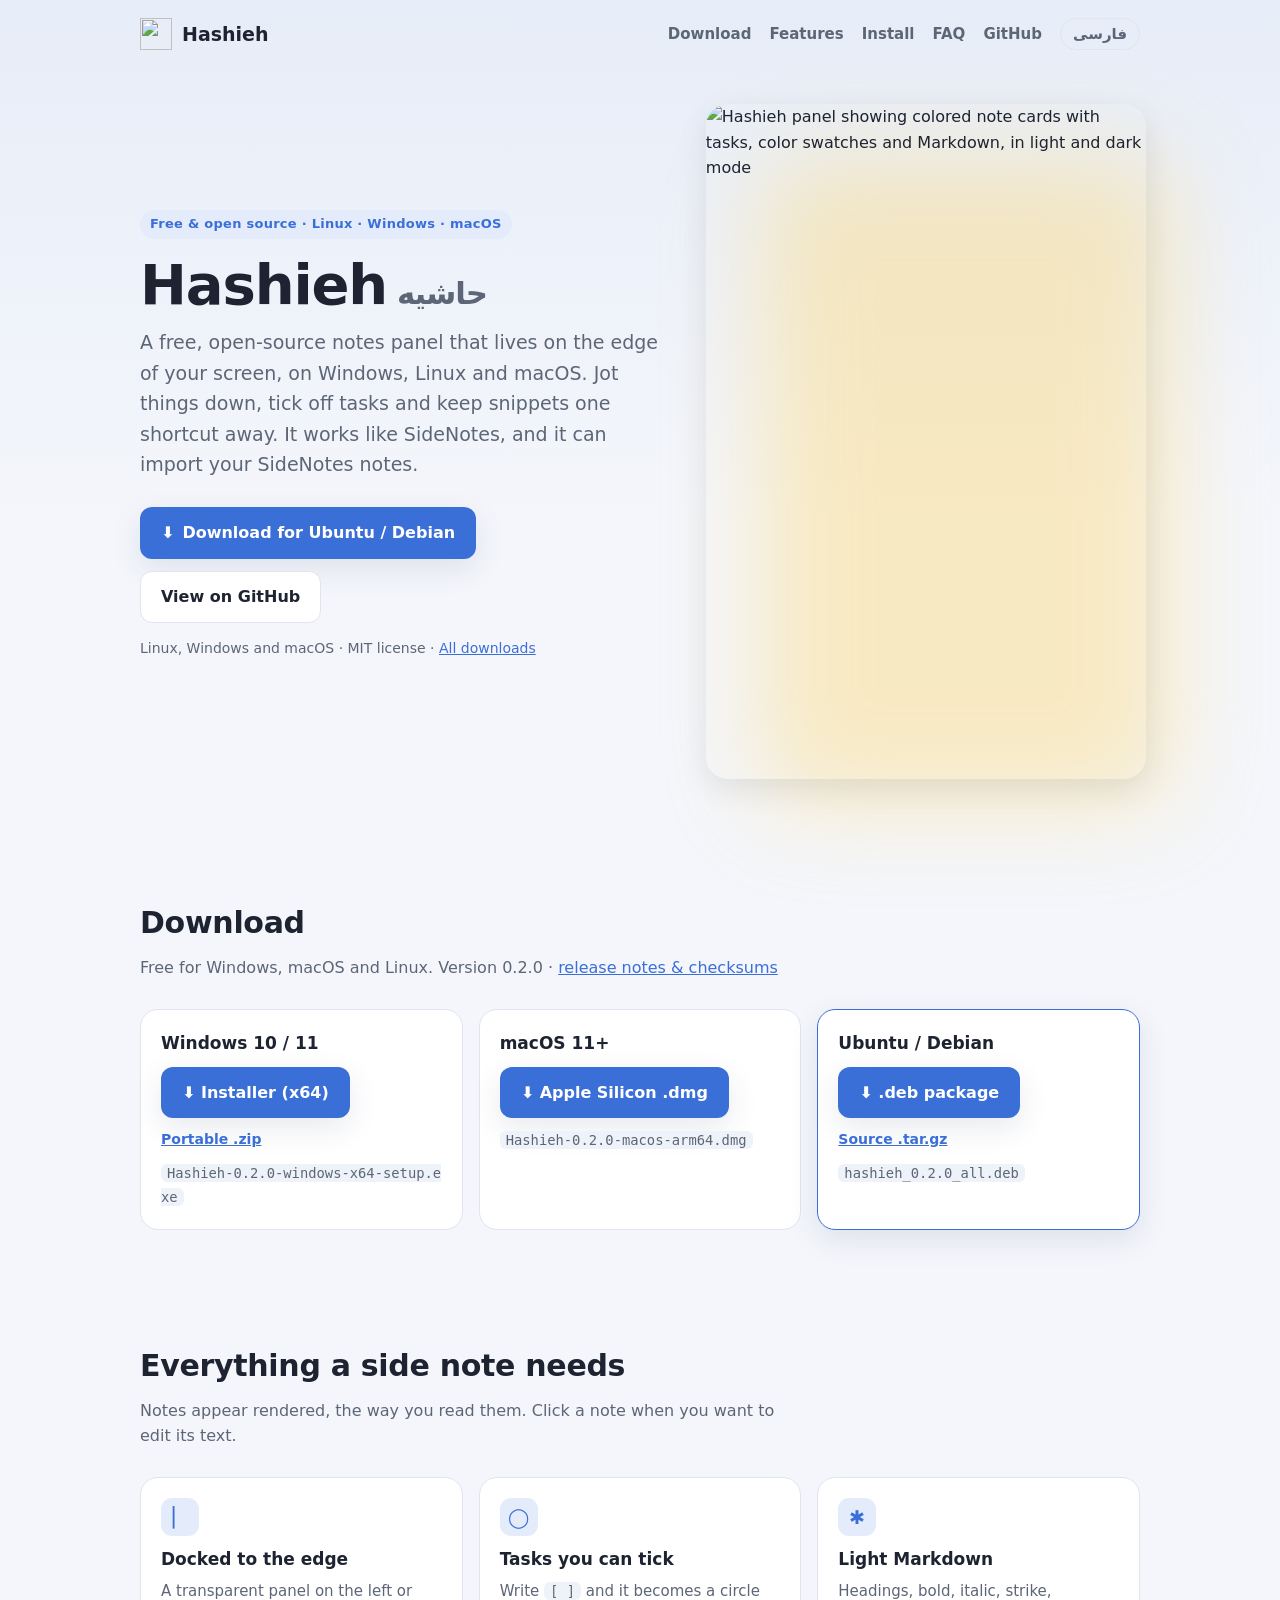
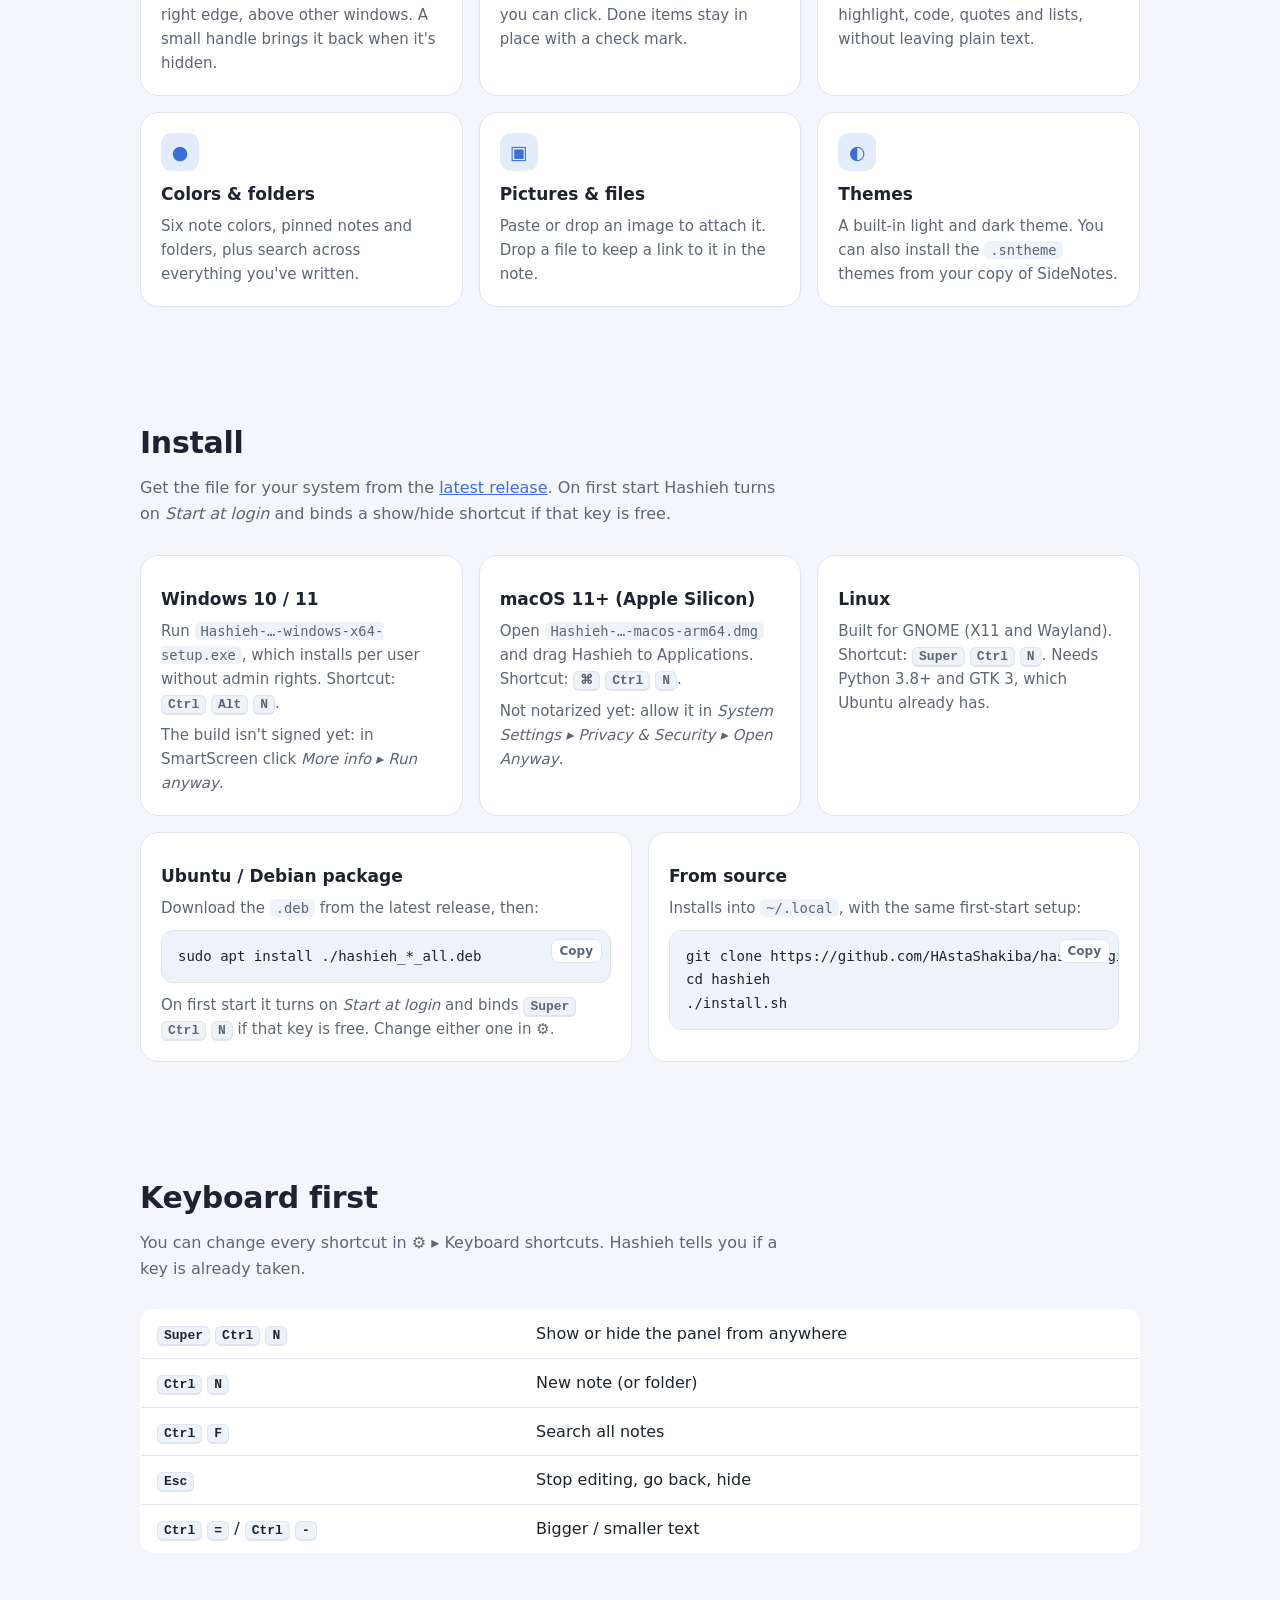
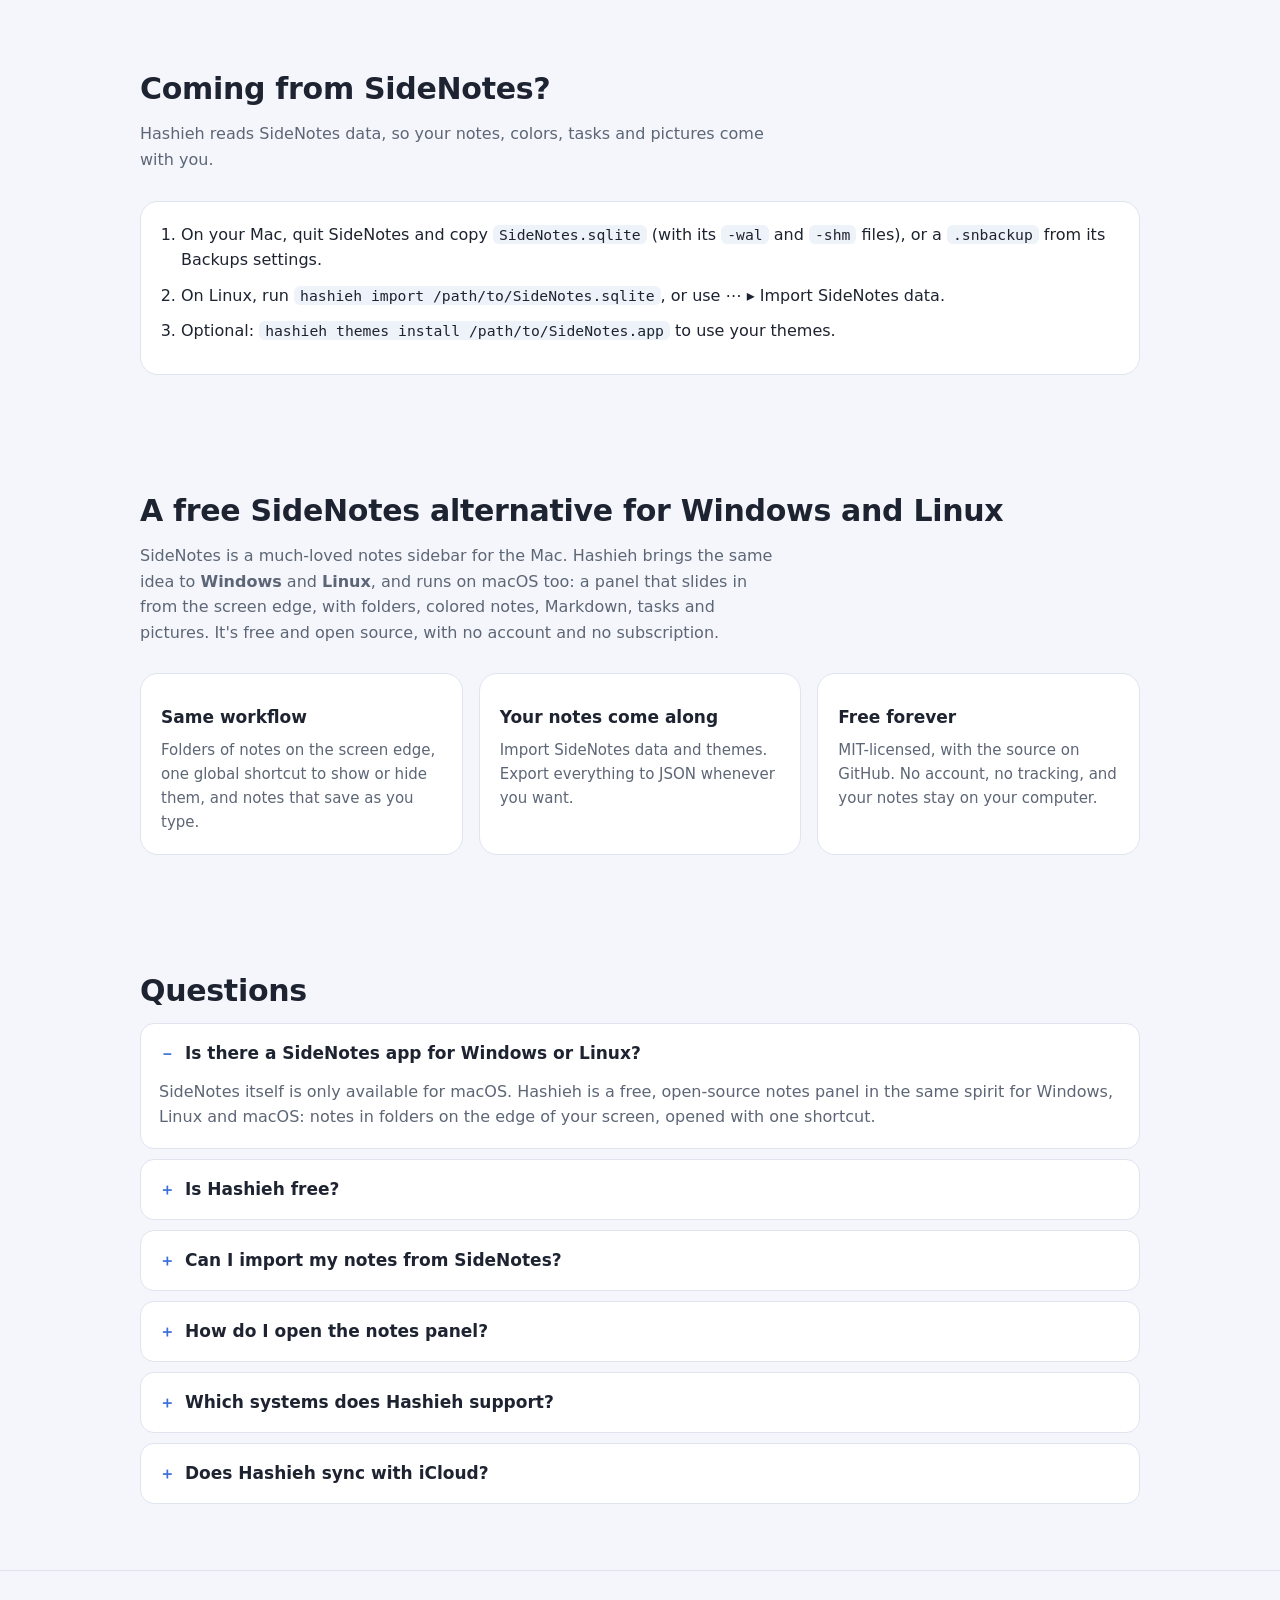
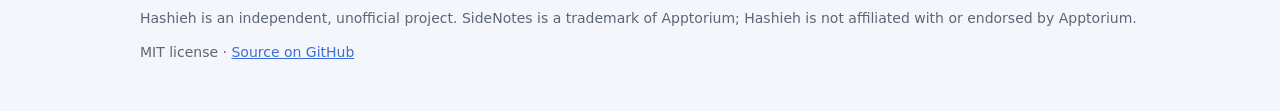
==== commit a47dea4f: "Website: Persian version - Full Persian page at /fa/ (RTL, Vazirmatn) with its own structured   data" ====
--- a/site/index.html
+++ b/site/index.html
@@ -8,6 +8,11 @@
   <meta name="keywords" content="SideNotes alternative, SideNotes for Windows, SideNotes for Linux, free notes app, sticky notes, side panel notes, markdown notes, open source">
   <meta name="robots" content="index, follow">
   <link rel="canonical" href="https://hastashakiba.github.io/hashieh/">
+  <link rel="alternate" hreflang="en" href="https://hastashakiba.github.io/hashieh/">
+  <link rel="alternate" hreflang="fa" href="https://hastashakiba.github.io/hashieh/fa/">
+  <link rel="alternate" hreflang="x-default" href="https://hastashakiba.github.io/hashieh/">
+  <meta property="og:locale" content="en_US">
+  <meta property="og:locale:alternate" content="fa_IR">
   <meta name="theme-color" content="#3b6fd8">
   <meta property="og:type" content="website">
   <meta property="og:site_name" content="Hashieh">
@@ -24,153 +29,7 @@
   <script type="application/ld+json">{"@context": "https://schema.org", "@type": "SoftwareApplication", "name": "Hashieh", "alternateName": "حاشیه", "description": "Free, open-source sticky notes side panel for Windows, Linux and macOS: a SideNotes alternative with folders, Markdown, tasks and a global shortcut.", "applicationCategory": "ProductivityApplication", "applicationSubCategory": "Note-taking", "operatingSystem": "Windows 10, Windows 11, macOS 11+, Linux (Ubuntu, Debian)", "softwareVersion": "0.2.0", "license": "https://opensource.org/licenses/MIT", "isAccessibleForFree": true, "offers": {"@type": "Offer", "price": "0", "priceCurrency": "USD"}, "downloadUrl": "https://github.com/HAstaShakiba/hashieh/releases/latest", "url": "https://hastashakiba.github.io/hashieh/", "image": "https://hastashakiba.github.io/hashieh/screenshot.png", "screenshot": "https://hastashakiba.github.io/hashieh/screenshot.png", "codeRepository": "https://github.com/HAstaShakiba/hashieh", "author": {"@type": "Person", "name": "HAstaShakiba", "url": "https://github.com/HAstaShakiba"}, "keywords": "SideNotes alternative, SideNotes for Windows, SideNotes for Linux, free notes app, sticky notes, side panel notes, markdown notes, desktop notes"}</script>
   <script type="application/ld+json">{"@context": "https://schema.org", "@type": "FAQPage", "mainEntity": [{"@type": "Question", "name": "Is there a SideNotes app for Windows or Linux?", "acceptedAnswer": {"@type": "Answer", "text": "SideNotes itself is only available for macOS. Hashieh is a free, open-source notes panel in the same spirit for Windows, Linux and macOS: notes in folders on the edge of your screen, opened with one shortcut."}}, {"@type": "Question", "name": "Is Hashieh free?", "acceptedAnswer": {"@type": "Answer", "text": "Yes. Hashieh is completely free and open source under the MIT license. There are no paid tiers, accounts or ads."}}, {"@type": "Question", "name": "Can I import my notes from SideNotes?", "acceptedAnswer": {"@type": "Answer", "text": "Yes. Hashieh reads SideNotes data (SideNotes.sqlite, data.json or a .snbackup), including folders, note colors, tasks and pictures, and it can use SideNotes .sntheme themes."}}, {"@type": "Question", "name": "How do I open the notes panel?", "acceptedAnswer": {"@type": "Answer", "text": "Press Ctrl+Alt+N on Windows, Cmd+Ctrl+N on macOS or Super+Ctrl+N on Linux, or click the small handle on the screen edge. You can change the shortcut in the settings."}}, {"@type": "Question", "name": "Which systems does Hashieh support?", "acceptedAnswer": {"@type": "Answer", "text": "Windows 10 and 11 (x64), macOS 11 or later on Apple Silicon, and Linux with GNOME, with a .deb package for Ubuntu and Debian."}}, {"@type": "Question", "name": "Does Hashieh sync with iCloud?", "acceptedAnswer": {"@type": "Answer", "text": "No. Notes are stored locally in one SQLite file. You can export to JSON, and you can move notes from a Mac by importing the SideNotes database."}}]}</script>
   <link rel="icon" href="icon.svg" type="image/svg+xml">
-  <style>
-    :root {
-      --bg: #f4f6fb;
-      --bg-grad: #e7edf8;
-      --surface: #ffffff;
-      --text: #1d2330;
-      --muted: #5d6676;
-      --accent: #3b6fd8;
-      --accent-ink: #ffffff;
-      --accent-soft: #e4ecfb;
-      --gold: #ffd25a;
-      --border: #dfe4ee;
-      --code-bg: #eef2f9;
-      --shadow: 0 10px 30px rgba(28, 46, 89, 0.10);
-    }
-    @media (prefers-color-scheme: dark) {
-      :root:not([data-theme="light"]) {
-        --bg: #12151b;
-        --bg-grad: #182030;
-        --surface: #1c212b;
-        --text: #e6eaf2;
-        --muted: #9aa4b5;
-        --accent: #7aa2f7;
-        --accent-ink: #0f1422;
-        --accent-soft: #233150;
-        --border: #2b3240;
-        --code-bg: #161b24;
-        --shadow: 0 10px 30px rgba(0, 0, 0, 0.35);
-      }
-    }
-    :root[data-theme="dark"] {
-      --bg: #12151b;
-      --bg-grad: #182030;
-      --surface: #1c212b;
-      --text: #e6eaf2;
-      --muted: #9aa4b5;
-      --accent: #7aa2f7;
-      --accent-ink: #0f1422;
-      --accent-soft: #233150;
-      --border: #2b3240;
-      --code-bg: #161b24;
-      --shadow: 0 10px 30px rgba(0, 0, 0, 0.35);
-    }
-
-    * { box-sizing: border-box; }
-    html { scroll-behavior: smooth; }
-    body {
-      margin: 0;
-      font: 16px/1.6 system-ui, -apple-system, "Segoe UI", Ubuntu, Cantarell, "Noto Sans", sans-serif;
-      color: var(--text);
-      background: linear-gradient(180deg, var(--bg-grad), var(--bg) 520px) var(--bg);
-    }
-    a { color: var(--accent); }
-    .wrap { max-width: 1040px; margin: 0 auto; padding: 0 20px; }
-
-    nav { display: flex; align-items: center; justify-content: space-between; padding: 18px 0; }
-    .brand { display: flex; align-items: center; gap: 10px; font-weight: 800; font-size: 19px;
-             color: var(--text); text-decoration: none; }
-    .brand img { width: 32px; height: 32px; }
-    .nav-links { display: flex; gap: 18px; align-items: center; }
-    .nav-links a { color: var(--muted); text-decoration: none; font-weight: 600; font-size: 15px; }
-    .nav-links a:hover { color: var(--text); }
-
-    .hero { display: grid; grid-template-columns: 1.1fr 0.9fr; gap: 48px; align-items: center;
-            padding: 36px 0 64px; }
-    .eyebrow { display: inline-block; font-size: 13px; font-weight: 700; letter-spacing: .02em;
-               color: var(--accent); background: var(--accent-soft); padding: 4px 10px;
-               border-radius: 999px; }
-    h1 { font-size: clamp(36px, 6vw, 56px); line-height: 1.08; margin: 16px 0 12px; letter-spacing: -0.02em; }
-    h1 .fa { font-weight: 700; color: var(--muted); font-size: .55em; margin-inline-start: 10px; }
-    .lead { font-size: 19px; color: var(--muted); margin: 0 0 28px; max-width: 34em; }
-    .actions { display: flex; flex-wrap: wrap; gap: 12px; }
-    .btn { display: inline-flex; align-items: center; gap: 8px; padding: 12px 20px; border-radius: 12px;
-           font-weight: 700; text-decoration: none; border: 1px solid transparent; }
-    .btn-primary { background: var(--accent); color: var(--accent-ink); box-shadow: var(--shadow); }
-    .btn-primary:hover { filter: brightness(1.05); }
-    .btn-ghost { background: var(--surface); color: var(--text); border-color: var(--border); }
-    .btn-ghost:hover { border-color: var(--accent); }
-    .meta { margin-top: 14px; font-size: 14px; color: var(--muted); }
-
-    .shot { justify-self: center; position: relative; }
-    .shot img { width: 100%; max-width: 440px; border-radius: 22px; box-shadow: var(--shadow);
-                display: block; }
-    .shot::before { content: ""; position: absolute; inset: 8% -6% -4% 12%; background: var(--gold);
-                    opacity: .35; filter: blur(48px); border-radius: 40px; z-index: -1; }
-
-    section { padding: 56px 0; }
-    h2 { font-size: 30px; margin: 0 0 8px; letter-spacing: -0.01em; }
-    .section-lead { color: var(--muted); margin: 0 0 28px; max-width: 40em; }
-
-    .grid { display: grid; grid-template-columns: repeat(3, 1fr); gap: 16px; }
-    .card { background: var(--surface); border: 1px solid var(--border); border-radius: 18px;
-            padding: 20px; }
-    .card h3 { margin: 10px 0 6px; font-size: 17px; }
-    .card p { margin: 0; color: var(--muted); font-size: 15px; }
-    .icon { width: 38px; height: 38px; border-radius: 11px; display: grid; place-items: center;
-            background: var(--accent-soft); color: var(--accent); font-size: 19px; }
-
-    .steps { display: grid; grid-template-columns: repeat(2, 1fr); gap: 16px; }
-    pre { margin: 10px 0 0; background: var(--code-bg); border: 1px solid var(--border); border-radius: 12px;
-          padding: 14px 72px 14px 16px; overflow-x: auto; font-size: 14px; position: relative; }
-    code { font-family: ui-monospace, "Ubuntu Mono", "DejaVu Sans Mono", monospace; }
-    p code, td code, li code { background: var(--code-bg); padding: 1px 6px; border-radius: 6px; font-size: .92em; }
-    .copy { position: absolute; top: 8px; right: 8px; border: 1px solid var(--border); background: var(--surface);
-            color: var(--muted); border-radius: 8px; font: 600 12px system-ui, sans-serif; padding: 4px 8px;
-            cursor: pointer; }
-    .copy:hover { color: var(--text); }
-
-    table { width: 100%; border-collapse: collapse; background: var(--surface); border: 1px solid var(--border);
-            border-radius: 14px; overflow: hidden; }
-    td { padding: 11px 16px; border-top: 1px solid var(--border); }
-    tr:first-child td { border-top: none; }
-    td:first-child { width: 38%; white-space: nowrap; }
-    kbd { font: 600 13px ui-monospace, monospace; background: var(--code-bg); border: 1px solid var(--border);
-          border-bottom-width: 2px; border-radius: 6px; padding: 1px 6px; }
-
-    ol.flow { padding-left: 20px; margin: 0; }
-    ol.flow li { margin: 0 0 10px; }
-
-    .card.dl { display: flex; flex-direction: column; gap: 10px; align-items: flex-start; }
-    .card.dl h3 { margin: 0; }
-    .card.dl.current { border-color: var(--accent); box-shadow: var(--shadow); }
-    .dl-alt { font-weight: 600; font-size: 14px; }
-    .dl-name { margin: 0; font-size: 13px; }
-    details.faq { background: var(--surface); border: 1px solid var(--border); border-radius: 14px;
-                  padding: 4px 18px; margin: 0 0 10px; }
-    details.faq summary { cursor: pointer; list-style: none; }
-    details.faq summary::-webkit-details-marker { display: none; }
-    details.faq summary h3 { display: inline; font-size: 17px; margin: 0; line-height: 3; }
-    details.faq summary::before { content: "＋"; color: var(--accent); margin-inline-end: 10px; font-weight: 700; }
-    details.faq[open] summary::before { content: "－"; }
-    details.faq p { margin: 0 0 14px; color: var(--muted); }
-    #fa { font-family: Vazirmatn, Tahoma, system-ui, sans-serif; }
-    footer { padding: 36px 0 48px; color: var(--muted); font-size: 14px; border-top: 1px solid var(--border); }
-    footer .wrap { display: flex; flex-wrap: wrap; justify-content: space-between; gap: 12px; }
-
-    @media (max-width: 860px) {
-      .hero { grid-template-columns: 1fr; gap: 32px; padding-top: 16px; }
-      .grid { grid-template-columns: 1fr 1fr; }
-      .steps { grid-template-columns: 1fr; }
-    }
-    @media (max-width: 560px) {
-      .grid { grid-template-columns: 1fr; }
-      .nav-links a.hide-sm { display: none; }
-      td:first-child { white-space: normal; }
-    }
-  </style>
+  <link rel="stylesheet" href="style.css">
 </head>
 <body>
   <div class="wrap">
@@ -182,6 +41,7 @@
         <a class="hide-sm" href="#install">Install</a>
         <a class="hide-sm" href="#faq">FAQ</a>
         <a href="https://github.com/HAstaShakiba/hashieh">GitHub</a>
+        <a class="lang-switch" href="fa/" hreflang="fa" lang="fa">فارسی</a>
       </div>
     </nav>
 
@@ -384,17 +244,6 @@
     </div>
   </section>
 
-  <section id="fa" lang="fa" dir="rtl">
-    <div class="wrap">
-      <h2>حاشیه؛ جایگزین رایگان SideNotes برای ویندوز و لینوکس</h2>
-      <p class="section-lead">حاشیه یک برنامه‌ی یادداشت رایگان و متن‌باز است که مثل SideNotes در کنار صفحه‌ی نمایش
-        قرار می‌گیرد و روی ویندوز، لینوکس و مک کار می‌کند. یادداشت‌ها را در پوشه‌ها با رنگ‌بندی، Markdown،
-        چک‌لیست و تصویر نگه دارید و با یک کلید میانبر باز و بسته‌اش کنید. یادداشت‌ها و تم‌های SideNotes را هم
-        می‌توانید وارد کنید.</p>
-      <p><a class="btn btn-primary" href="https://github.com/HAstaShakiba/hashieh/releases/latest">دانلود رایگان</a></p>
-    </div>
-  </section>
-
   <footer>
     <div class="wrap">
       <span>Hashieh is an independent, unofficial project. SideNotes is a trademark of Apptorium; Hashieh is not
@@ -403,58 +252,6 @@
     </div>
   </footer>
 
-  <script>
-    // Point the download button at the newest file for this visitor's system.
-    const ua = navigator.userAgent;
-    const os = /Windows/i.test(ua) ? "windows" : /Mac OS X|Macintosh/i.test(ua) ? "mac"
-             : /Linux|X11/i.test(ua) && !/Android/i.test(ua) ? "linux" : null;
-    const pick = {
-      windows: { test: n => n.endsWith("-setup.exe"), label: "Download for Windows" },
-      mac: { test: n => n.endsWith(".dmg"), label: "Download for macOS" },
-      linux: { test: n => n.endsWith(".deb"), label: "Download for Ubuntu / Debian" },
-    }[os];
-    if (pick) document.getElementById("download-label").textContent = pick.label;
-    if (os) document.querySelector(`.card.dl[data-os="${os}"]`)?.classList.add("current");
-    (async () => {
-      try {
-        const res = await fetch("https://api.github.com/repos/HAstaShakiba/hashieh/releases/latest");
-        if (!res.ok) return;
-        const release = await res.json();
-        // Keep every per-OS link pointing at the newest release.
-        for (const link of document.querySelectorAll("[data-suffix]")) {
-          const asset = (release.assets || []).find(a => a.name.endsWith(link.dataset.suffix));
-          if (asset) link.href = asset.browser_download_url;
-        }
-        for (const code of document.querySelectorAll("[data-name-for]")) {
-          const asset = (release.assets || []).find(a => a.name.endsWith(code.dataset.nameFor));
-          if (asset) code.textContent = asset.name;
-        }
-        for (const el of document.querySelectorAll(".dl-version")) el.textContent = release.tag_name.replace(/^v/, "");
-        if (!pick) return;
-        const asset = (release.assets || []).find(a => pick.test(a.name));
-        if (asset) {
-          document.getElementById("download").href = asset.browser_download_url;
-          const size = asset.size > 1048576 ? `${Math.round(asset.size / 1048576)} MB` : `${Math.round(asset.size / 1024)} KB`;
-          document.getElementById("release-meta").textContent =
-            `Version ${release.tag_name.replace(/^v/, "")} · ${size} · MIT license`;
-        }
-      } catch (e) { /* keep the link to the releases page */ }
-    })();
-
-    // Copy buttons on code blocks.
-    for (const pre of document.querySelectorAll("pre")) {
-      const button = document.createElement("button");
-      button.className = "copy";
-      button.textContent = "Copy";
-      button.addEventListener("click", async () => {
-        try {
-          await navigator.clipboard.writeText(pre.querySelector("code").innerText.trim());
-          button.textContent = "Copied";
-          setTimeout(() => (button.textContent = "Copy"), 1500);
-        } catch (e) { button.textContent = "Select & copy"; }
-      });
-      pre.appendChild(button);
-    }
-  </script>
+  <script src="main.js" defer></script>
 </body>
 </html>
--- a/site/style.css
+++ b/site/style.css
@@ -0,0 +1,156 @@
+:root {
+  --bg: #f4f6fb;
+  --bg-grad: #e7edf8;
+  --surface: #ffffff;
+  --text: #1d2330;
+  --muted: #5d6676;
+  --accent: #3b6fd8;
+  --accent-ink: #ffffff;
+  --accent-soft: #e4ecfb;
+  --gold: #ffd25a;
+  --border: #dfe4ee;
+  --code-bg: #eef2f9;
+  --shadow: 0 10px 30px rgba(28, 46, 89, 0.10);
+}
+@media (prefers-color-scheme: dark) {
+  :root:not([data-theme="light"]) {
+    --bg: #12151b;
+    --bg-grad: #182030;
+    --surface: #1c212b;
+    --text: #e6eaf2;
+    --muted: #9aa4b5;
+    --accent: #7aa2f7;
+    --accent-ink: #0f1422;
+    --accent-soft: #233150;
+    --border: #2b3240;
+    --code-bg: #161b24;
+    --shadow: 0 10px 30px rgba(0, 0, 0, 0.35);
+  }
+}
+:root[data-theme="dark"] {
+  --bg: #12151b;
+  --bg-grad: #182030;
+  --surface: #1c212b;
+  --text: #e6eaf2;
+  --muted: #9aa4b5;
+  --accent: #7aa2f7;
+  --accent-ink: #0f1422;
+  --accent-soft: #233150;
+  --border: #2b3240;
+  --code-bg: #161b24;
+  --shadow: 0 10px 30px rgba(0, 0, 0, 0.35);
+}
+
+* { box-sizing: border-box; }
+html { scroll-behavior: smooth; }
+body {
+  margin: 0;
+  font: 16px/1.6 system-ui, -apple-system, "Segoe UI", Ubuntu, Cantarell, "Noto Sans", sans-serif;
+  color: var(--text);
+  background: linear-gradient(180deg, var(--bg-grad), var(--bg) 520px) var(--bg);
+}
+a { color: var(--accent); }
+.wrap { max-width: 1040px; margin: 0 auto; padding: 0 20px; }
+
+nav { display: flex; align-items: center; justify-content: space-between; padding: 18px 0; }
+.brand { display: flex; align-items: center; gap: 10px; font-weight: 800; font-size: 19px;
+         color: var(--text); text-decoration: none; }
+.brand img { width: 32px; height: 32px; }
+.nav-links { display: flex; gap: 18px; align-items: center; }
+.nav-links a { color: var(--muted); text-decoration: none; font-weight: 600; font-size: 15px; }
+.nav-links a:hover { color: var(--text); }
+
+.hero { display: grid; grid-template-columns: 1.1fr 0.9fr; gap: 48px; align-items: center;
+        padding: 36px 0 64px; }
+.eyebrow { display: inline-block; font-size: 13px; font-weight: 700; letter-spacing: .02em;
+           color: var(--accent); background: var(--accent-soft); padding: 4px 10px;
+           border-radius: 999px; }
+h1 { font-size: clamp(36px, 6vw, 56px); line-height: 1.08; margin: 16px 0 12px; letter-spacing: -0.02em; }
+h1 .fa { font-weight: 700; color: var(--muted); font-size: .55em; margin-inline-start: 10px; }
+.lead { font-size: 19px; color: var(--muted); margin: 0 0 28px; max-width: 34em; }
+.actions { display: flex; flex-wrap: wrap; gap: 12px; }
+.btn { display: inline-flex; align-items: center; gap: 8px; padding: 12px 20px; border-radius: 12px;
+       font-weight: 700; text-decoration: none; border: 1px solid transparent; }
+.btn-primary { background: var(--accent); color: var(--accent-ink); box-shadow: var(--shadow); }
+.btn-primary:hover { filter: brightness(1.05); }
+.btn-ghost { background: var(--surface); color: var(--text); border-color: var(--border); }
+.btn-ghost:hover { border-color: var(--accent); }
+.meta { margin-top: 14px; font-size: 14px; color: var(--muted); }
+
+.shot { justify-self: center; position: relative; }
+.shot img { width: 100%; max-width: 440px; border-radius: 22px; box-shadow: var(--shadow);
+            display: block; }
+.shot::before { content: ""; position: absolute; inset: 8% -6% -4% 12%; background: var(--gold);
+                opacity: .35; filter: blur(48px); border-radius: 40px; z-index: -1; }
+
+section { padding: 56px 0; }
+h2 { font-size: 30px; margin: 0 0 8px; letter-spacing: -0.01em; }
+.section-lead { color: var(--muted); margin: 0 0 28px; max-width: 40em; }
+
+.grid { display: grid; grid-template-columns: repeat(3, 1fr); gap: 16px; }
+.card { background: var(--surface); border: 1px solid var(--border); border-radius: 18px;
+        padding: 20px; }
+.card h3 { margin: 10px 0 6px; font-size: 17px; }
+.card p { margin: 0; color: var(--muted); font-size: 15px; }
+.icon { width: 38px; height: 38px; border-radius: 11px; display: grid; place-items: center;
+        background: var(--accent-soft); color: var(--accent); font-size: 19px; }
+
+.steps { display: grid; grid-template-columns: repeat(2, 1fr); gap: 16px; }
+pre { margin: 10px 0 0; background: var(--code-bg); border: 1px solid var(--border); border-radius: 12px;
+      padding: 14px 72px 14px 16px; overflow-x: auto; font-size: 14px; position: relative;
+      direction: ltr; text-align: left; }
+code { font-family: ui-monospace, "Ubuntu Mono", "DejaVu Sans Mono", monospace; }
+p code, td code, li code { background: var(--code-bg); padding: 1px 6px; border-radius: 6px; font-size: .92em; }
+.copy { position: absolute; top: 8px; right: 8px; border: 1px solid var(--border); background: var(--surface);
+        color: var(--muted); border-radius: 8px; font: 600 12px system-ui, sans-serif; padding: 4px 8px;
+        cursor: pointer; }
+.copy:hover { color: var(--text); }
+
+table { width: 100%; border-collapse: collapse; background: var(--surface); border: 1px solid var(--border);
+        border-radius: 14px; overflow: hidden; }
+td { padding: 11px 16px; border-top: 1px solid var(--border); }
+tr:first-child td { border-top: none; }
+td:first-child { width: 38%; white-space: nowrap; }
+kbd { font: 600 13px ui-monospace, monospace; background: var(--code-bg); border: 1px solid var(--border);
+      border-bottom-width: 2px; border-radius: 6px; padding: 1px 6px; }
+
+ol.flow { padding-inline-start: 20px; margin: 0; }
+ol.flow li { margin: 0 0 10px; }
+
+.card.dl { display: flex; flex-direction: column; gap: 10px; align-items: flex-start; }
+.card.dl h3 { margin: 0; }
+.card.dl.current { border-color: var(--accent); box-shadow: var(--shadow); }
+.dl-alt { font-weight: 600; font-size: 14px; }
+.dl-name { margin: 0; font-size: 13px; }
+details.faq { background: var(--surface); border: 1px solid var(--border); border-radius: 14px;
+              padding: 4px 18px; margin: 0 0 10px; }
+details.faq summary { cursor: pointer; list-style: none; }
+details.faq summary::-webkit-details-marker { display: none; }
+details.faq summary h3 { display: inline; font-size: 17px; margin: 0; line-height: 3; }
+details.faq summary::before { content: "＋"; color: var(--accent); margin-inline-end: 10px; font-weight: 700; }
+details.faq[open] summary::before { content: "－"; }
+details.faq p { margin: 0 0 14px; color: var(--muted); }
+footer { padding: 36px 0 48px; color: var(--muted); font-size: 14px; border-top: 1px solid var(--border); }
+footer .wrap { display: flex; flex-wrap: wrap; justify-content: space-between; gap: 12px; }
+
+@media (max-width: 860px) {
+  .hero { grid-template-columns: 1fr; gap: 32px; padding-top: 16px; }
+  .grid { grid-template-columns: 1fr 1fr; }
+  .steps { grid-template-columns: 1fr; }
+}
+@media (max-width: 560px) {
+  .grid { grid-template-columns: 1fr; }
+  .nav-links a.hide-sm { display: none; }
+  td:first-child { white-space: normal; }
+}
+/* Persian (RTL) page */
+html[lang="fa"] body { font-family: Vazirmatn, Tahoma, system-ui, sans-serif; }
+html[lang="fa"] h1, html[lang="fa"] h2 { letter-spacing: 0; }
+html[lang="fa"] .lead, html[lang="fa"] .section-lead { line-height: 1.9; }
+html[dir="rtl"] code, html[dir="rtl"] kbd { direction: ltr; unicode-bidi: isolate; }
+.lang-switch { border: 1px solid var(--border); border-radius: 999px; padding: 3px 12px; }
+
+/* Keep long file names and code inside narrow screens. */
+html, body { overflow-x: clip; }
+.grid > *, .steps > *, .hero > * { min-width: 0; }
+.dl-name code { word-break: break-all; }
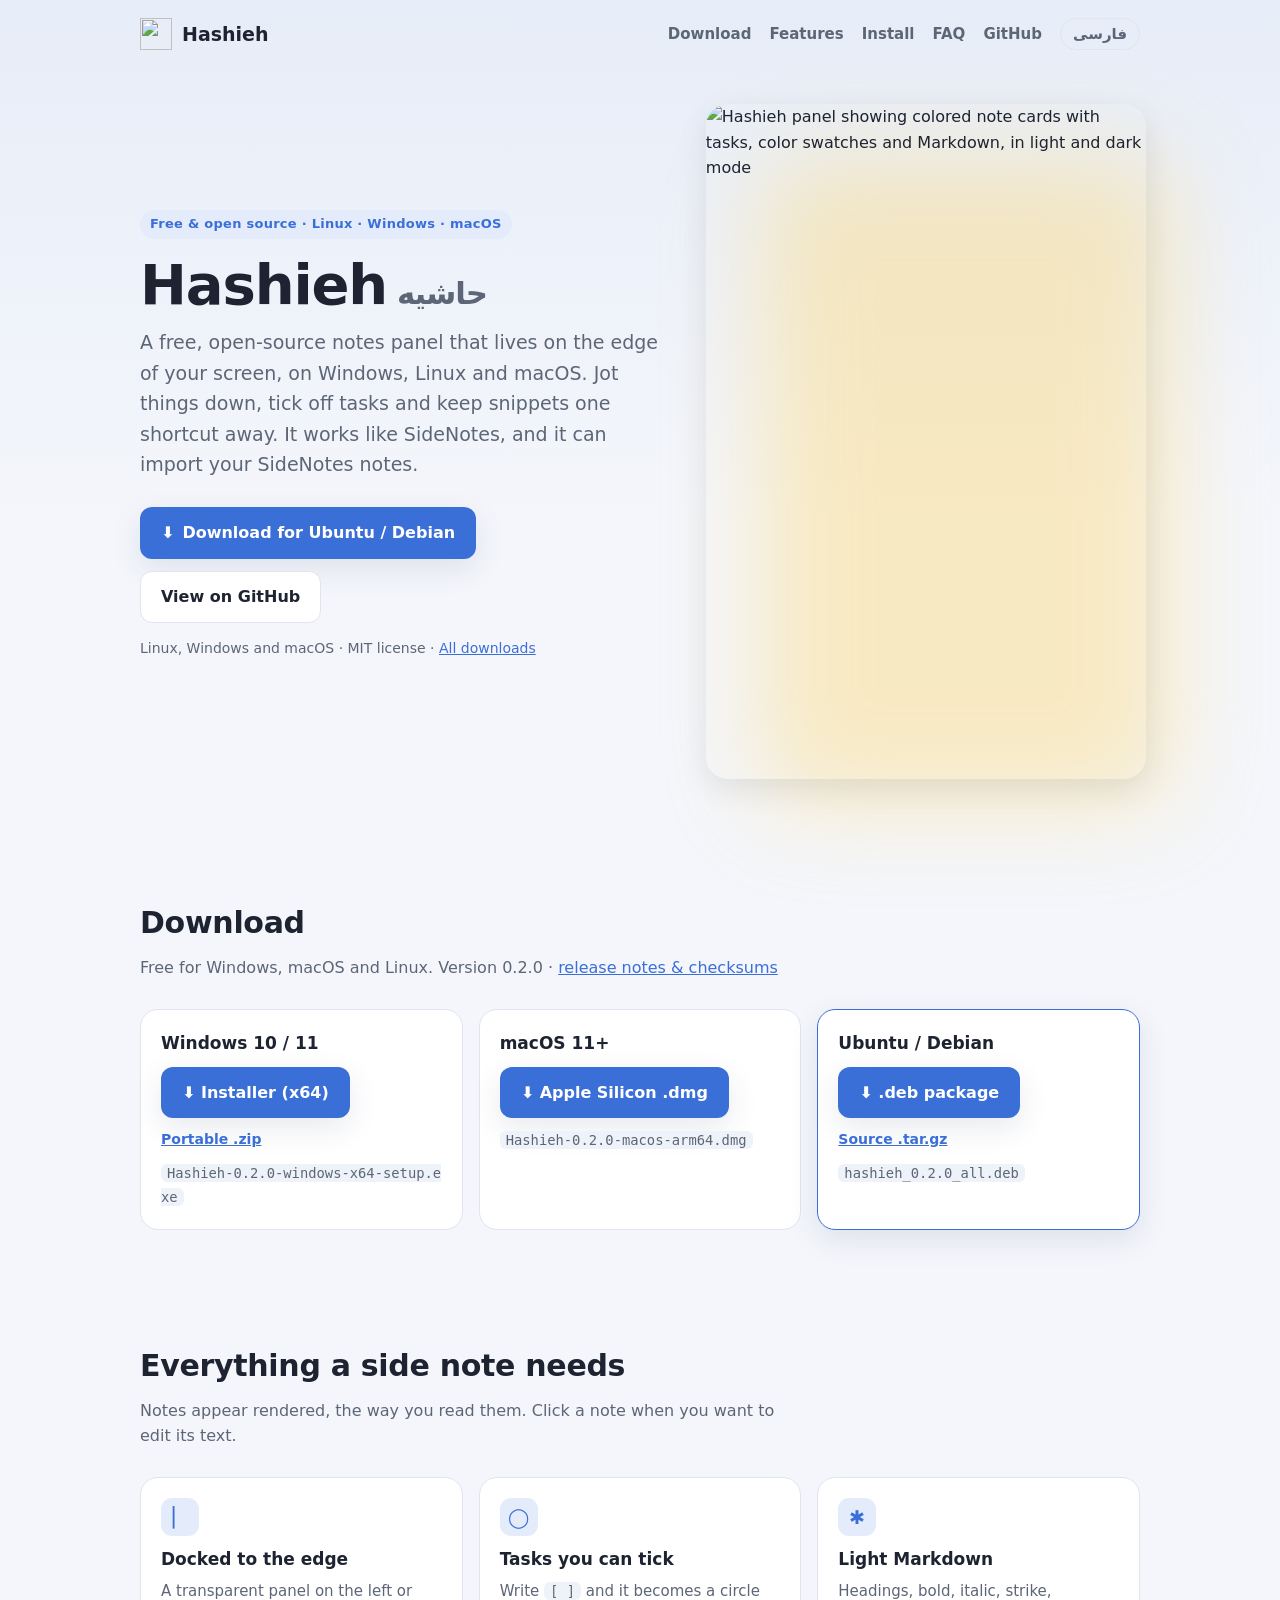
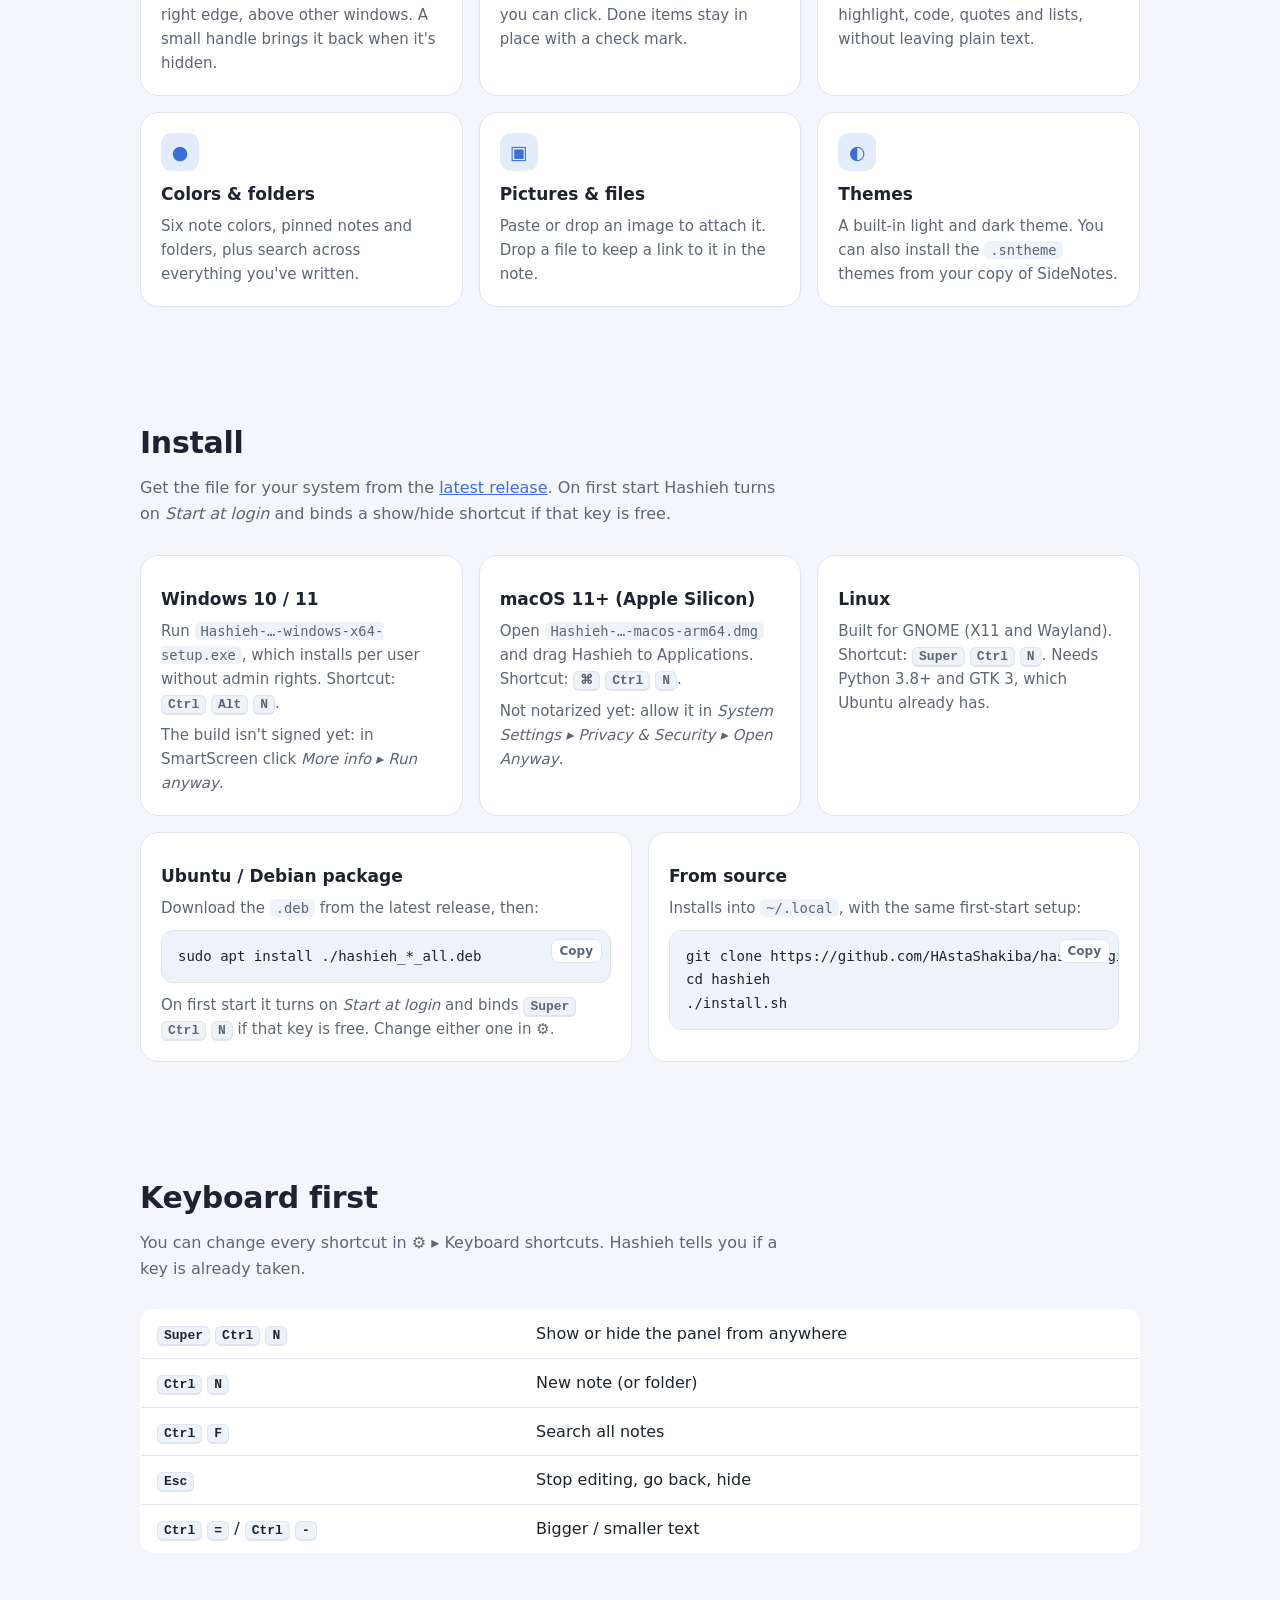
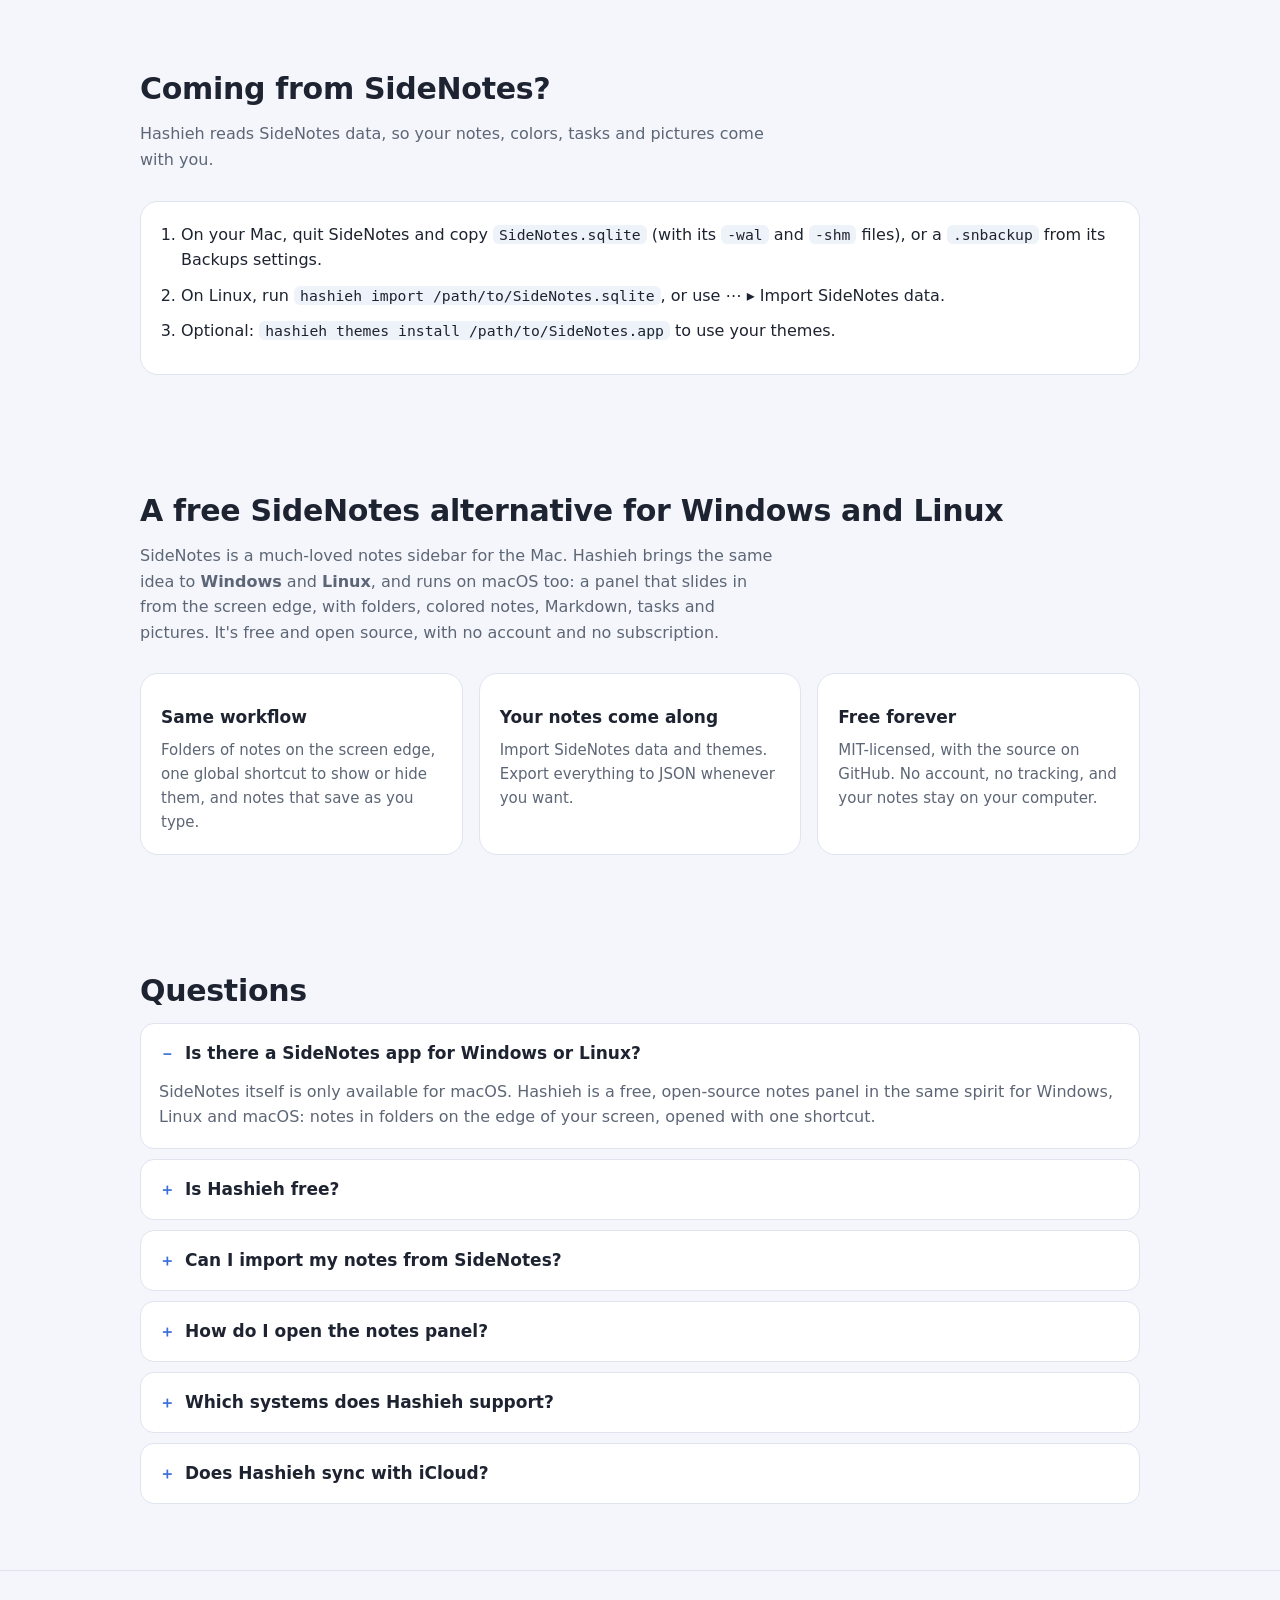
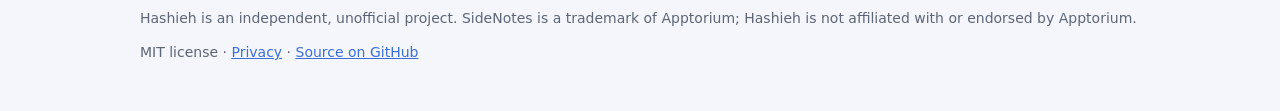
==== commit 5d708f90: "Website: privacy policy and Search Console verification Co-Authored-By: Claude Opus 5.5 <noreply@ant" ====
--- a/site/index.html
+++ b/site/index.html
@@ -7,6 +7,7 @@
   <meta name="description" content="Free, open-source sticky notes side panel for Windows, Linux and macOS: a SideNotes alternative with folders, Markdown, tasks and a global shortcut.">
   <meta name="keywords" content="SideNotes alternative, SideNotes for Windows, SideNotes for Linux, free notes app, sticky notes, side panel notes, markdown notes, open source">
   <meta name="robots" content="index, follow">
+  <meta name="google-site-verification" content="L2AOf4FlORIySSouLJgr5PrLVBjli8TwjY-PxT3jhRg">
   <link rel="canonical" href="https://hastashakiba.github.io/hashieh/">
   <link rel="alternate" hreflang="en" href="https://hastashakiba.github.io/hashieh/">
   <link rel="alternate" hreflang="fa" href="https://hastashakiba.github.io/hashieh/fa/">
@@ -27,7 +28,7 @@
   <meta name="twitter:image" content="https://hastashakiba.github.io/hashieh/screenshot.png">
   <link rel="sitemap" type="application/xml" href="sitemap.xml">
   <script type="application/ld+json">{"@context": "https://schema.org", "@type": "SoftwareApplication", "name": "Hashieh", "alternateName": "حاشیه", "description": "Free, open-source sticky notes side panel for Windows, Linux and macOS: a SideNotes alternative with folders, Markdown, tasks and a global shortcut.", "applicationCategory": "ProductivityApplication", "applicationSubCategory": "Note-taking", "operatingSystem": "Windows 10, Windows 11, macOS 11+, Linux (Ubuntu, Debian)", "softwareVersion": "0.2.0", "license": "https://opensource.org/licenses/MIT", "isAccessibleForFree": true, "offers": {"@type": "Offer", "price": "0", "priceCurrency": "USD"}, "downloadUrl": "https://github.com/HAstaShakiba/hashieh/releases/latest", "url": "https://hastashakiba.github.io/hashieh/", "image": "https://hastashakiba.github.io/hashieh/screenshot.png", "screenshot": "https://hastashakiba.github.io/hashieh/screenshot.png", "codeRepository": "https://github.com/HAstaShakiba/hashieh", "author": {"@type": "Person", "name": "HAstaShakiba", "url": "https://github.com/HAstaShakiba"}, "keywords": "SideNotes alternative, SideNotes for Windows, SideNotes for Linux, free notes app, sticky notes, side panel notes, markdown notes, desktop notes"}</script>
-  <script type="application/ld+json">{"@context": "https://schema.org", "@type": "FAQPage", "mainEntity": [{"@type": "Question", "name": "Is there a SideNotes app for Windows or Linux?", "acceptedAnswer": {"@type": "Answer", "text": "SideNotes itself is only available for macOS. Hashieh is a free, open-source notes panel in the same spirit for Windows, Linux and macOS: notes in folders on the edge of your screen, opened with one shortcut."}}, {"@type": "Question", "name": "Is Hashieh free?", "acceptedAnswer": {"@type": "Answer", "text": "Yes. Hashieh is completely free and open source under the MIT license. There are no paid tiers, accounts or ads."}}, {"@type": "Question", "name": "Can I import my notes from SideNotes?", "acceptedAnswer": {"@type": "Answer", "text": "Yes. Hashieh reads SideNotes data (SideNotes.sqlite, data.json or a .snbackup), including folders, note colors, tasks and pictures, and it can use SideNotes .sntheme themes."}}, {"@type": "Question", "name": "How do I open the notes panel?", "acceptedAnswer": {"@type": "Answer", "text": "Press Ctrl+Alt+N on Windows, Cmd+Ctrl+N on macOS or Super+Ctrl+N on Linux, or click the small handle on the screen edge. You can change the shortcut in the settings."}}, {"@type": "Question", "name": "Which systems does Hashieh support?", "acceptedAnswer": {"@type": "Answer", "text": "Windows 10 and 11 (x64), macOS 11 or later on Apple Silicon, and Linux with GNOME, with a .deb package for Ubuntu and Debian."}}, {"@type": "Question", "name": "Does Hashieh sync with iCloud?", "acceptedAnswer": {"@type": "Answer", "text": "No. Notes are stored locally in one SQLite file. You can export to JSON, and you can move notes from a Mac by importing the SideNotes database."}}]}</script>
+  <script type="application/ld+json">{"@context": "https://schema.org", "@type": "FAQPage", "mainEntity": [{"@type": "Question", "name": "Is there a SideNotes app for Windows or Linux?", "acceptedAnswer": {"@type": "Answer", "text": "SideNotes itself is only available for macOS. Hashieh is a free, open-source notes panel in the same spirit for Windows, Linux and macOS: notes in folders on the edge of your screen, opened with one shortcut."}}, {"@type": "Question", "name": "Is Hashieh free?", "acceptedAnswer": {"@type": "Answer", "text": "Yes. Hashieh is completely free and open source under the MIT license. There are no paid tiers, accounts or ads."}}, {"@type": "Question", "name": "Can I import my notes from SideNotes?", "acceptedAnswer": {"@type": "Answer", "text": "Yes. Hashieh reads SideNotes data (SideNotes.sqlite, data.json or a .snbackup), including folders, note colors, tasks and pictures, and it can use SideNotes .sntheme themes."}}, {"@type": "Question", "name": "How do I open the notes panel?", "acceptedAnswer": {"@type": "Answer", "text": "Press Ctrl+Alt+N on Windows, Cmd+Ctrl+N on macOS or Super+Ctrl+N on Linux, or click the small handle on the screen edge. You can change the shortcut in the settings."}}, {"@type": "Question", "name": "Which systems does Hashieh support?", "acceptedAnswer": {"@type": "Answer", "text": "Windows 10 and 11 (x64), macOS 11 or later on Apple Silicon, and Linux with GNOME, with a .deb package for Ubuntu and Debian."}}, {"@type": "Question", "name": "Does Hashieh sync with iCloud?", "acceptedAnswer": {"@type": "Answer", "text": "No. Notes are stored locally in one SQLite file. You can sync them between your computers through your own Google Drive (optional), export to JSON, and move notes from a Mac by importing the SideNotes database."}}]}</script>
   <link rel="icon" href="icon.svg" type="image/svg+xml">
   <link rel="stylesheet" href="style.css">
 </head>
@@ -239,7 +240,7 @@
         </details>
         <details class="faq">
           <summary><h3>Does Hashieh sync with iCloud?</h3></summary>
-          <p>No. Notes are stored locally in one SQLite file. You can export to JSON, and you can move notes from a Mac by importing the SideNotes database.</p>
+          <p>No. Notes are stored locally in one SQLite file. You can sync them between your computers through your own Google Drive (optional), export to JSON, and move notes from a Mac by importing the SideNotes database.</p>
         </details>
     </div>
   </section>
@@ -248,7 +249,7 @@
     <div class="wrap">
       <span>Hashieh is an independent, unofficial project. SideNotes is a trademark of Apptorium; Hashieh is not
         affiliated with or endorsed by Apptorium.</span>
-      <span>MIT license · <a href="https://github.com/HAstaShakiba/hashieh">Source on GitHub</a></span>
+      <span>MIT license · <a href="privacy.html">Privacy</a> · <a href="https://github.com/HAstaShakiba/hashieh">Source on GitHub</a></span>
     </div>
   </footer>
 
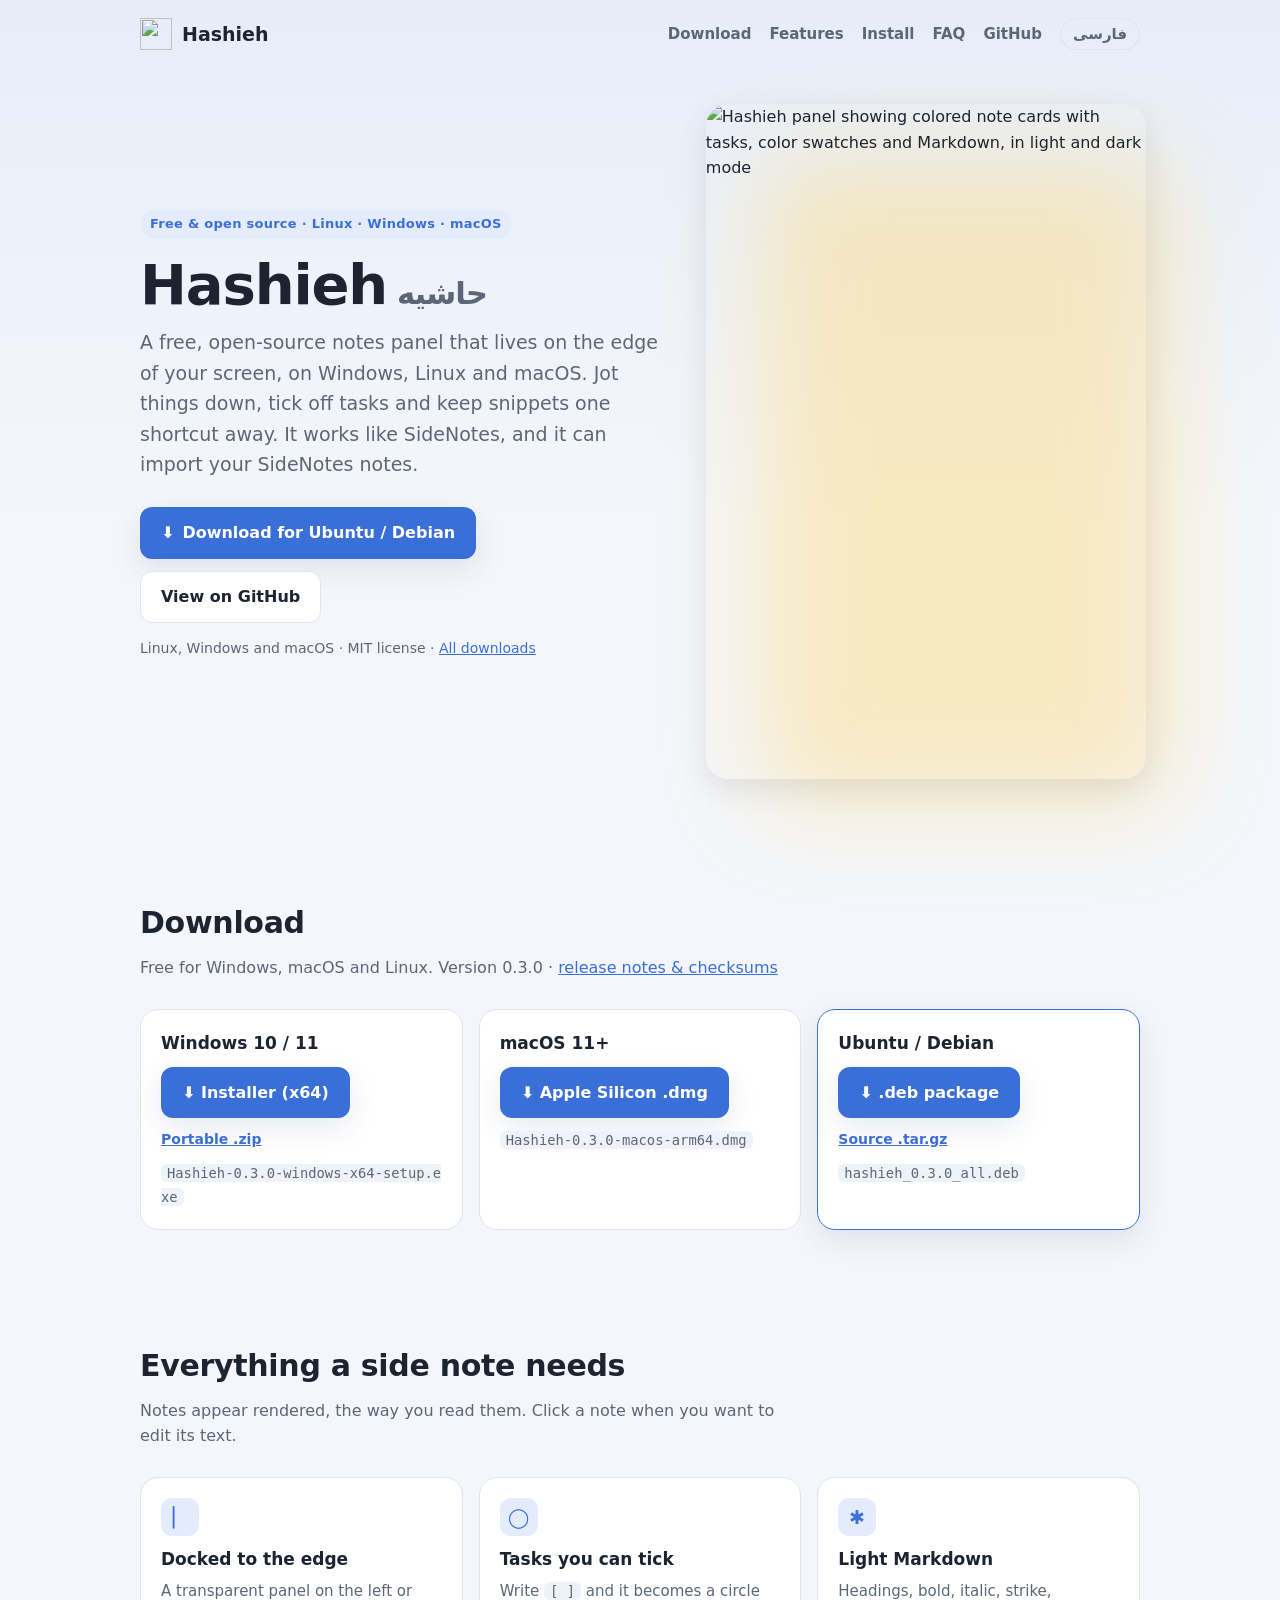
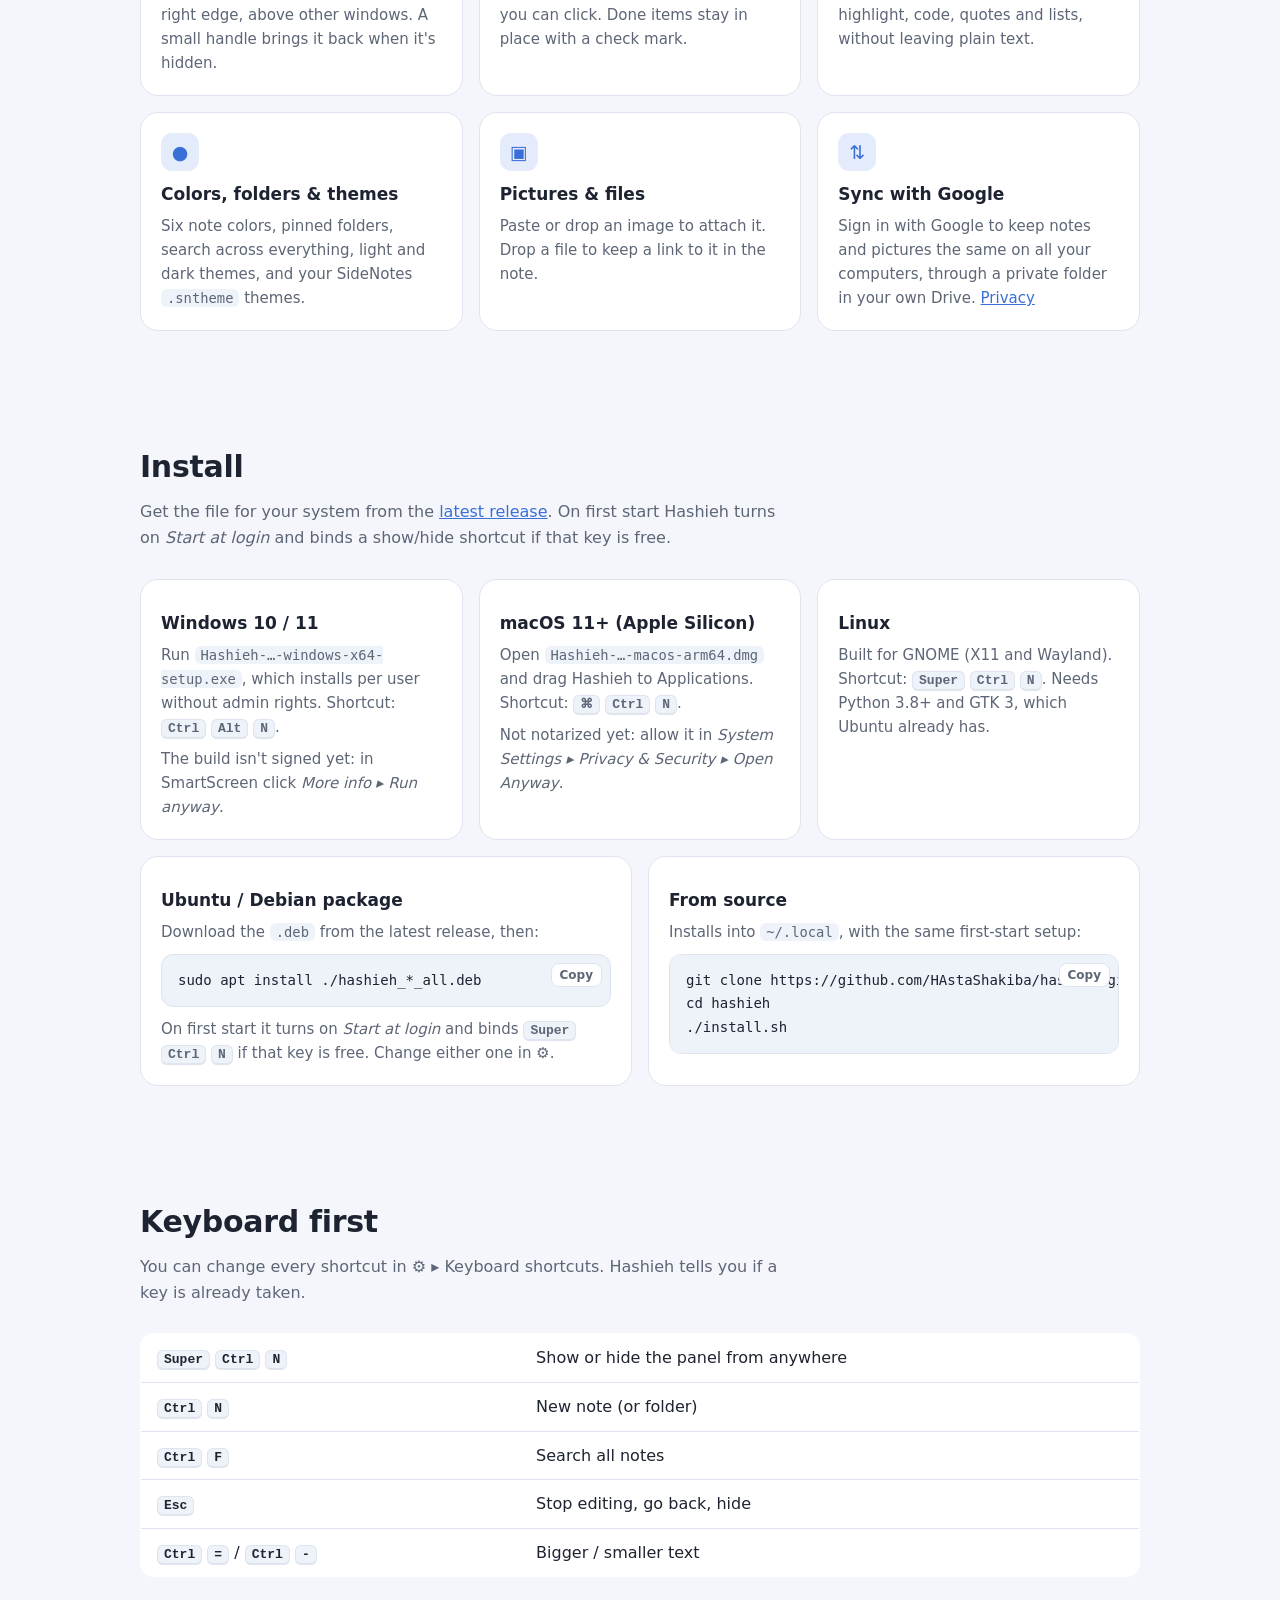
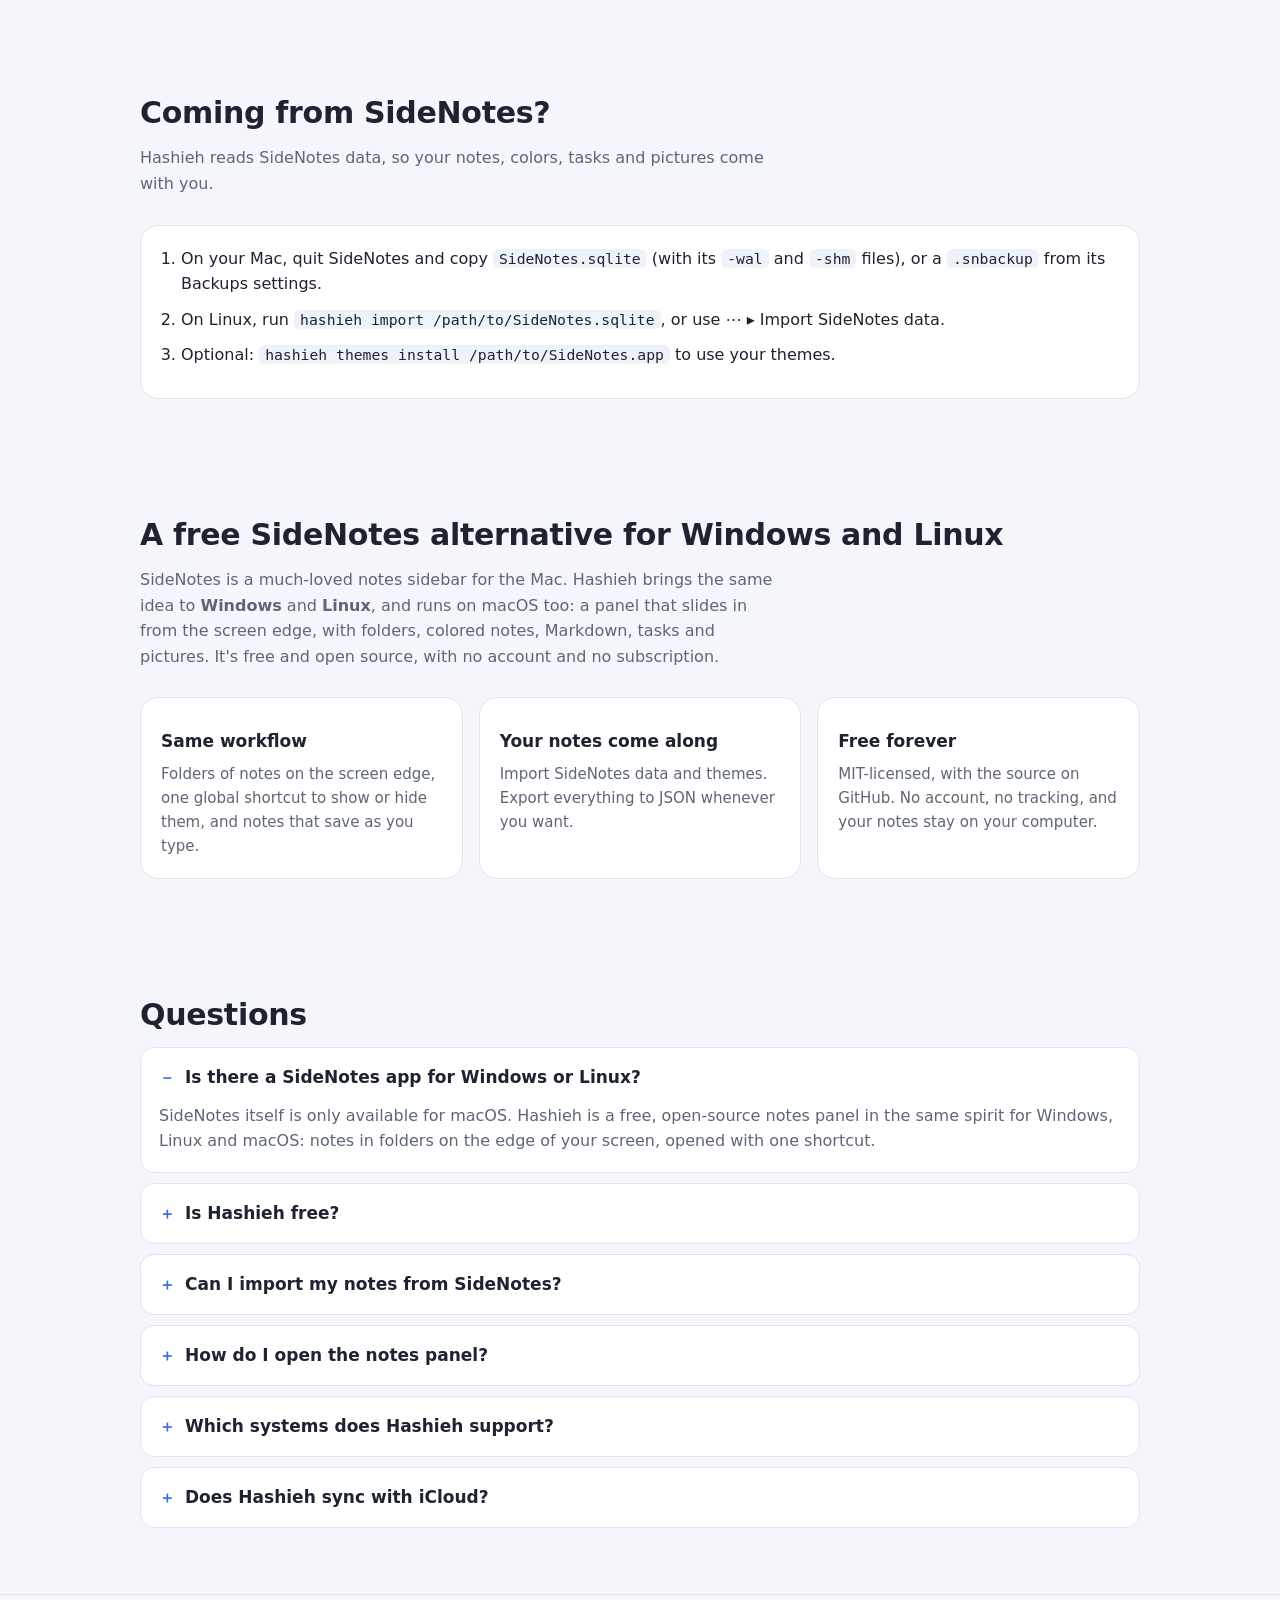
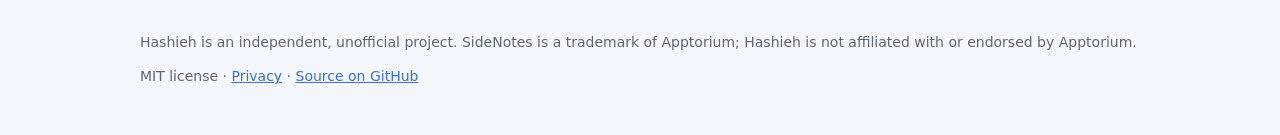
==== commit b79ace59: "Website and README: 0.3.0 downloads and Google sync Co-Authored-By: Claude Opus 5.5 <noreply@anthrop" ====
--- a/site/index.html
+++ b/site/index.html
@@ -27,7 +27,7 @@
   <meta name="twitter:description" content="A free, open-source notes panel on the edge of your screen.">
   <meta name="twitter:image" content="https://hastashakiba.github.io/hashieh/screenshot.png">
   <link rel="sitemap" type="application/xml" href="sitemap.xml">
-  <script type="application/ld+json">{"@context": "https://schema.org", "@type": "SoftwareApplication", "name": "Hashieh", "alternateName": "حاشیه", "description": "Free, open-source sticky notes side panel for Windows, Linux and macOS: a SideNotes alternative with folders, Markdown, tasks and a global shortcut.", "applicationCategory": "ProductivityApplication", "applicationSubCategory": "Note-taking", "operatingSystem": "Windows 10, Windows 11, macOS 11+, Linux (Ubuntu, Debian)", "softwareVersion": "0.2.0", "license": "https://opensource.org/licenses/MIT", "isAccessibleForFree": true, "offers": {"@type": "Offer", "price": "0", "priceCurrency": "USD"}, "downloadUrl": "https://github.com/HAstaShakiba/hashieh/releases/latest", "url": "https://hastashakiba.github.io/hashieh/", "image": "https://hastashakiba.github.io/hashieh/screenshot.png", "screenshot": "https://hastashakiba.github.io/hashieh/screenshot.png", "codeRepository": "https://github.com/HAstaShakiba/hashieh", "author": {"@type": "Person", "name": "HAstaShakiba", "url": "https://github.com/HAstaShakiba"}, "keywords": "SideNotes alternative, SideNotes for Windows, SideNotes for Linux, free notes app, sticky notes, side panel notes, markdown notes, desktop notes"}</script>
+  <script type="application/ld+json">{"@context": "https://schema.org", "@type": "SoftwareApplication", "name": "Hashieh", "alternateName": "حاشیه", "description": "Free, open-source sticky notes side panel for Windows, Linux and macOS: a SideNotes alternative with folders, Markdown, tasks and a global shortcut.", "applicationCategory": "ProductivityApplication", "applicationSubCategory": "Note-taking", "operatingSystem": "Windows 10, Windows 11, macOS 11+, Linux (Ubuntu, Debian)", "softwareVersion": "0.3.0", "license": "https://opensource.org/licenses/MIT", "isAccessibleForFree": true, "offers": {"@type": "Offer", "price": "0", "priceCurrency": "USD"}, "downloadUrl": "https://github.com/HAstaShakiba/hashieh/releases/latest", "url": "https://hastashakiba.github.io/hashieh/", "image": "https://hastashakiba.github.io/hashieh/screenshot.png", "screenshot": "https://hastashakiba.github.io/hashieh/screenshot.png", "codeRepository": "https://github.com/HAstaShakiba/hashieh", "author": {"@type": "Person", "name": "HAstaShakiba", "url": "https://github.com/HAstaShakiba"}, "keywords": "SideNotes alternative, SideNotes for Windows, SideNotes for Linux, free notes app, sticky notes, side panel notes, markdown notes, desktop notes"}</script>
   <script type="application/ld+json">{"@context": "https://schema.org", "@type": "FAQPage", "mainEntity": [{"@type": "Question", "name": "Is there a SideNotes app for Windows or Linux?", "acceptedAnswer": {"@type": "Answer", "text": "SideNotes itself is only available for macOS. Hashieh is a free, open-source notes panel in the same spirit for Windows, Linux and macOS: notes in folders on the edge of your screen, opened with one shortcut."}}, {"@type": "Question", "name": "Is Hashieh free?", "acceptedAnswer": {"@type": "Answer", "text": "Yes. Hashieh is completely free and open source under the MIT license. There are no paid tiers, accounts or ads."}}, {"@type": "Question", "name": "Can I import my notes from SideNotes?", "acceptedAnswer": {"@type": "Answer", "text": "Yes. Hashieh reads SideNotes data (SideNotes.sqlite, data.json or a .snbackup), including folders, note colors, tasks and pictures, and it can use SideNotes .sntheme themes."}}, {"@type": "Question", "name": "How do I open the notes panel?", "acceptedAnswer": {"@type": "Answer", "text": "Press Ctrl+Alt+N on Windows, Cmd+Ctrl+N on macOS or Super+Ctrl+N on Linux, or click the small handle on the screen edge. You can change the shortcut in the settings."}}, {"@type": "Question", "name": "Which systems does Hashieh support?", "acceptedAnswer": {"@type": "Answer", "text": "Windows 10 and 11 (x64), macOS 11 or later on Apple Silicon, and Linux with GNOME, with a .deb package for Ubuntu and Debian."}}, {"@type": "Question", "name": "Does Hashieh sync with iCloud?", "acceptedAnswer": {"@type": "Answer", "text": "No. Notes are stored locally in one SQLite file. You can sync them between your computers through your own Google Drive (optional), export to JSON, and move notes from a Mac by importing the SideNotes database."}}]}</script>
   <link rel="icon" href="icon.svg" type="image/svg+xml">
   <link rel="stylesheet" href="style.css">
@@ -71,25 +71,25 @@
   <section id="download">
     <div class="wrap">
       <h2>Download</h2>
-      <p class="section-lead">Free for Windows, macOS and Linux. Version <span class="dl-version">0.2.0</span> ·
+      <p class="section-lead">Free for Windows, macOS and Linux. Version <span class="dl-version">0.3.0</span> ·
         <a href="https://github.com/HAstaShakiba/hashieh/releases/latest">release notes &amp; checksums</a></p>
       <div class="grid">
         <div class="card dl" data-os="windows">
           <h3>Windows 10 / 11</h3>
-          <a class="btn btn-primary" data-suffix="-windows-x64-setup.exe" href="https://github.com/HAstaShakiba/hashieh/releases/download/v0.2.0/Hashieh-0.2.0-windows-x64-setup.exe">⬇ Installer (x64)</a>
-          <a class="dl-alt" data-suffix="-windows-x64.zip" href="https://github.com/HAstaShakiba/hashieh/releases/download/v0.2.0/Hashieh-0.2.0-windows-x64.zip">Portable .zip</a>
-          <p class="dl-name"><code data-name-for="-windows-x64-setup.exe">Hashieh-0.2.0-windows-x64-setup.exe</code></p>
+          <a class="btn btn-primary" data-suffix="-windows-x64-setup.exe" href="https://github.com/HAstaShakiba/hashieh/releases/download/v0.3.0/Hashieh-0.3.0-windows-x64-setup.exe">⬇ Installer (x64)</a>
+          <a class="dl-alt" data-suffix="-windows-x64.zip" href="https://github.com/HAstaShakiba/hashieh/releases/download/v0.3.0/Hashieh-0.3.0-windows-x64.zip">Portable .zip</a>
+          <p class="dl-name"><code data-name-for="-windows-x64-setup.exe">Hashieh-0.3.0-windows-x64-setup.exe</code></p>
         </div>
         <div class="card dl" data-os="mac">
           <h3>macOS 11+</h3>
-          <a class="btn btn-primary" data-suffix="-macos-arm64.dmg" href="https://github.com/HAstaShakiba/hashieh/releases/download/v0.2.0/Hashieh-0.2.0-macos-arm64.dmg">⬇ Apple Silicon .dmg</a>
-          <p class="dl-name"><code data-name-for="-macos-arm64.dmg">Hashieh-0.2.0-macos-arm64.dmg</code></p>
+          <a class="btn btn-primary" data-suffix="-macos-arm64.dmg" href="https://github.com/HAstaShakiba/hashieh/releases/download/v0.3.0/Hashieh-0.3.0-macos-arm64.dmg">⬇ Apple Silicon .dmg</a>
+          <p class="dl-name"><code data-name-for="-macos-arm64.dmg">Hashieh-0.3.0-macos-arm64.dmg</code></p>
         </div>
         <div class="card dl" data-os="linux">
           <h3>Ubuntu / Debian</h3>
-          <a class="btn btn-primary" data-suffix="_all.deb" href="https://github.com/HAstaShakiba/hashieh/releases/download/v0.2.0/hashieh_0.2.0_all.deb">⬇ .deb package</a>
-          <a class="dl-alt" data-suffix=".tar.gz" href="https://github.com/HAstaShakiba/hashieh/releases/download/v0.2.0/hashieh-0.2.0.tar.gz">Source .tar.gz</a>
-          <p class="dl-name"><code data-name-for="_all.deb">hashieh_0.2.0_all.deb</code></p>
+          <a class="btn btn-primary" data-suffix="_all.deb" href="https://github.com/HAstaShakiba/hashieh/releases/download/v0.3.0/hashieh_0.3.0_all.deb">⬇ .deb package</a>
+          <a class="dl-alt" data-suffix=".tar.gz" href="https://github.com/HAstaShakiba/hashieh/releases/download/v0.3.0/hashieh-0.3.0.tar.gz">Source .tar.gz</a>
+          <p class="dl-name"><code data-name-for="_all.deb">hashieh_0.3.0_all.deb</code></p>
         </div>
       </div>
     </div>
@@ -110,13 +110,14 @@
         <div class="card"><div class="icon">✱</div><h3>Light Markdown</h3>
           <p>Headings, bold, italic, strike, highlight, code, quotes and lists, without leaving
             plain text.</p></div>
-        <div class="card"><div class="icon">●</div><h3>Colors &amp; folders</h3>
-          <p>Six note colors, pinned notes and folders, plus search across everything you've written.</p></div>
+        <div class="card"><div class="icon">●</div><h3>Colors, folders &amp; themes</h3>
+          <p>Six note colors, pinned folders, search across everything, light and dark themes, and your
+            SideNotes <code>.sntheme</code> themes.</p></div>
         <div class="card"><div class="icon">▣</div><h3>Pictures &amp; files</h3>
           <p>Paste or drop an image to attach it. Drop a file to keep a link to it in the note.</p></div>
-        <div class="card"><div class="icon">◐</div><h3>Themes</h3>
-          <p>A built-in light and dark theme. You can also install the <code>.sntheme</code> themes from
-            your copy of SideNotes.</p></div>
+        <div class="card"><div class="icon">⇅</div><h3>Sync with Google</h3>
+          <p>Sign in with Google to keep notes and pictures the same on all your computers, through a private
+            folder in your own Drive. <a href="privacy.html">Privacy</a></p></div>
       </div>
     </div>
   </section>
